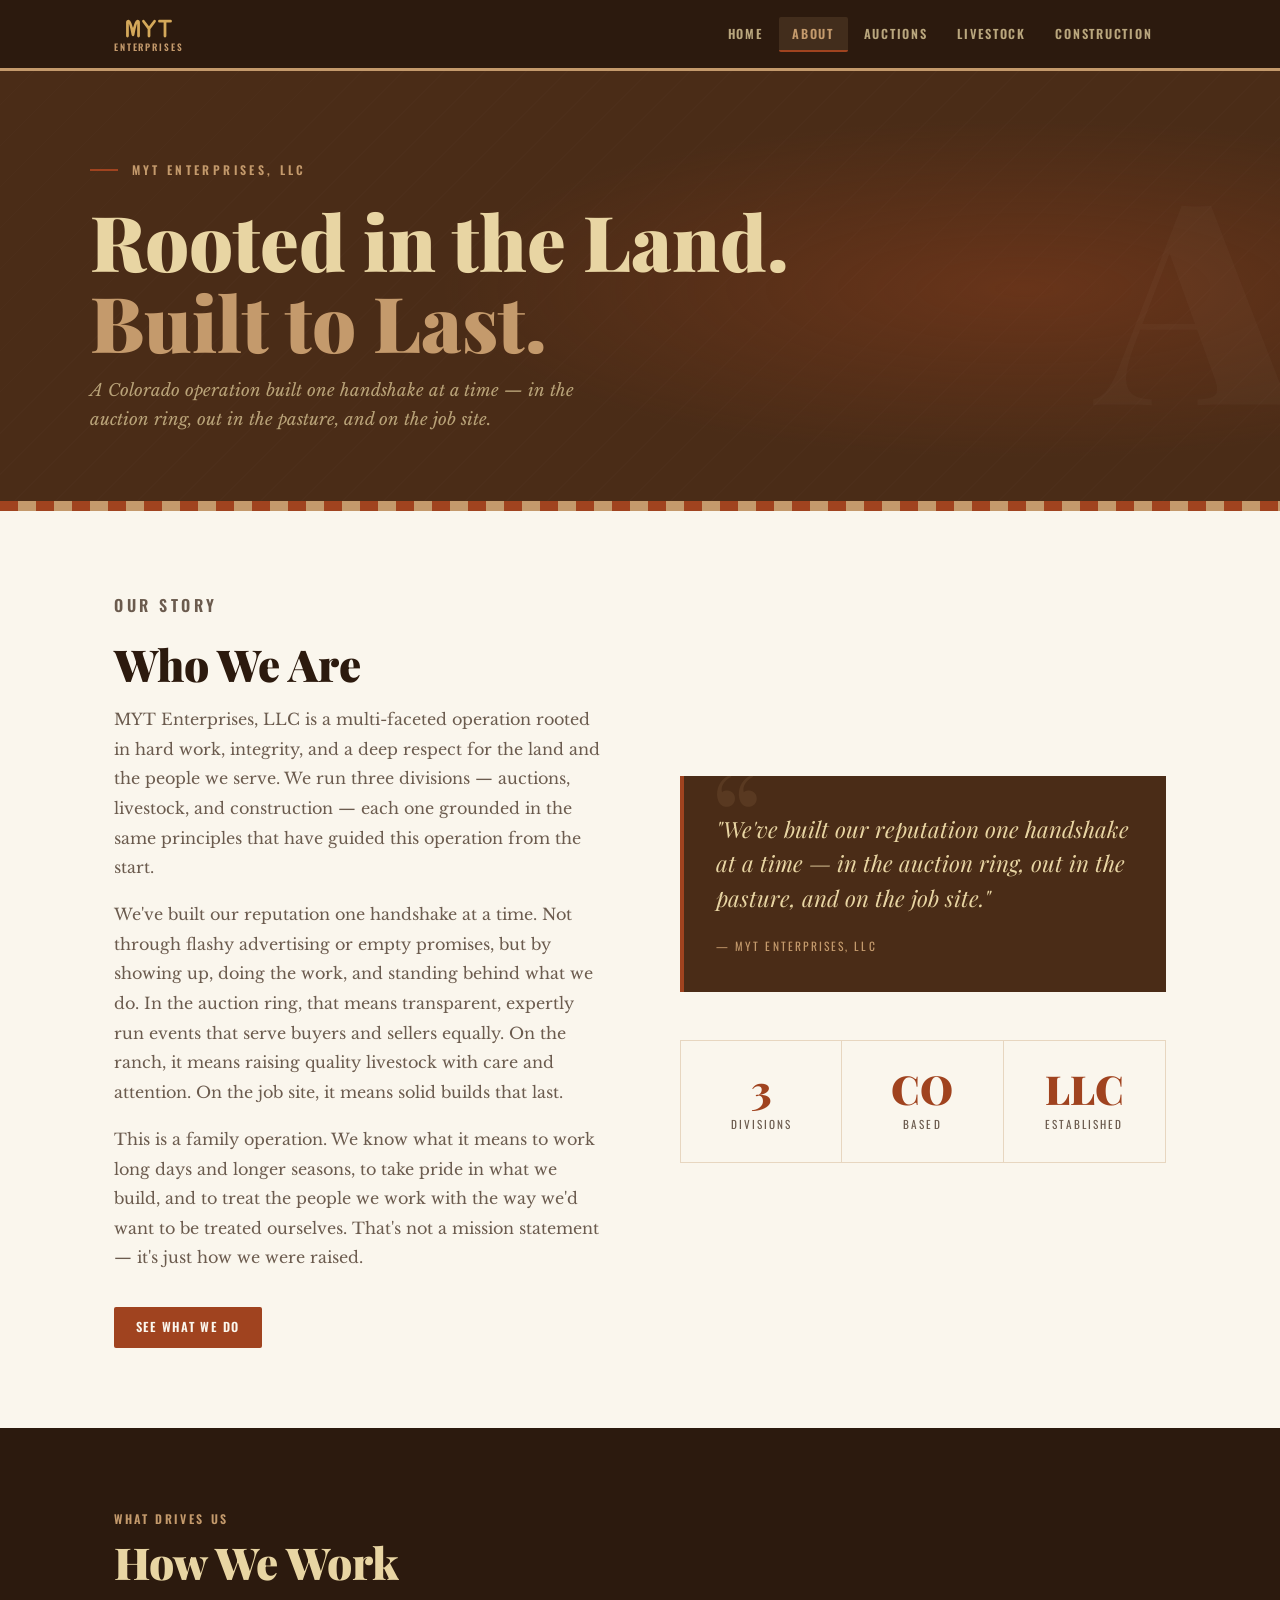
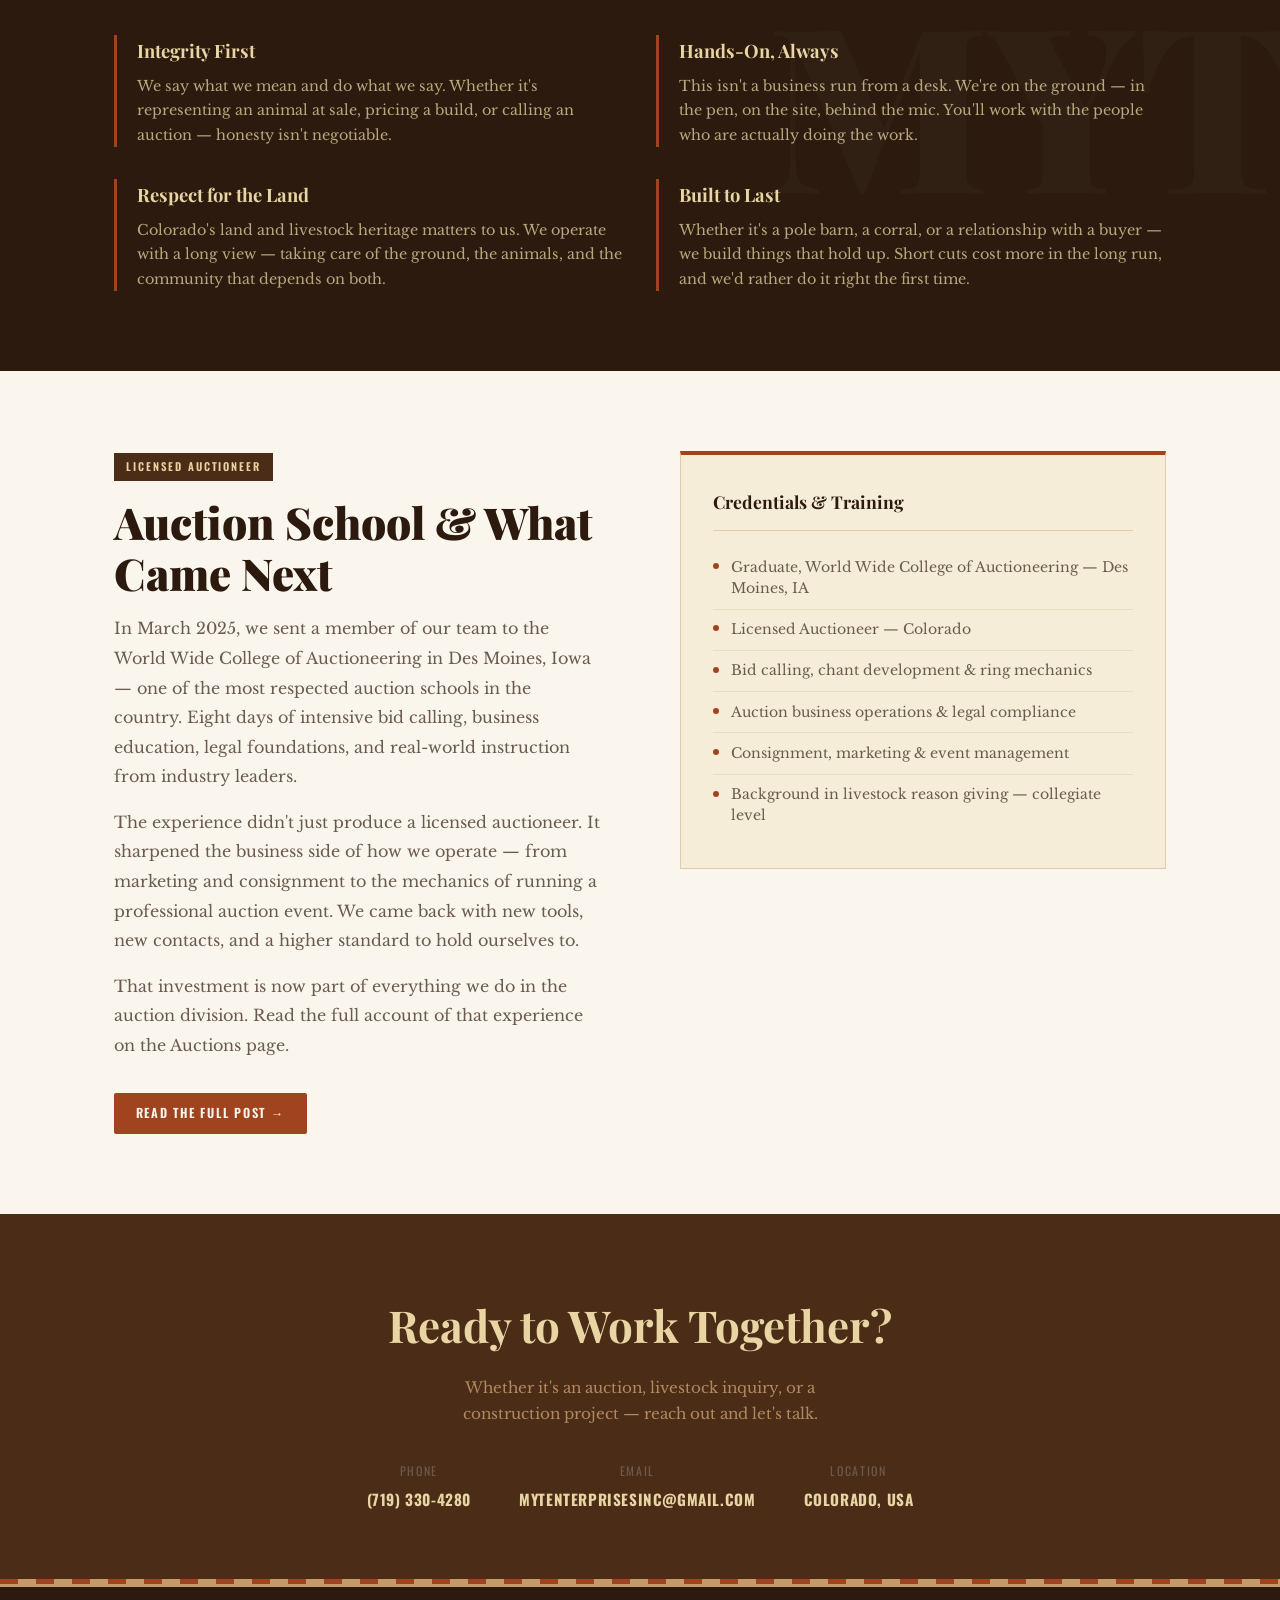
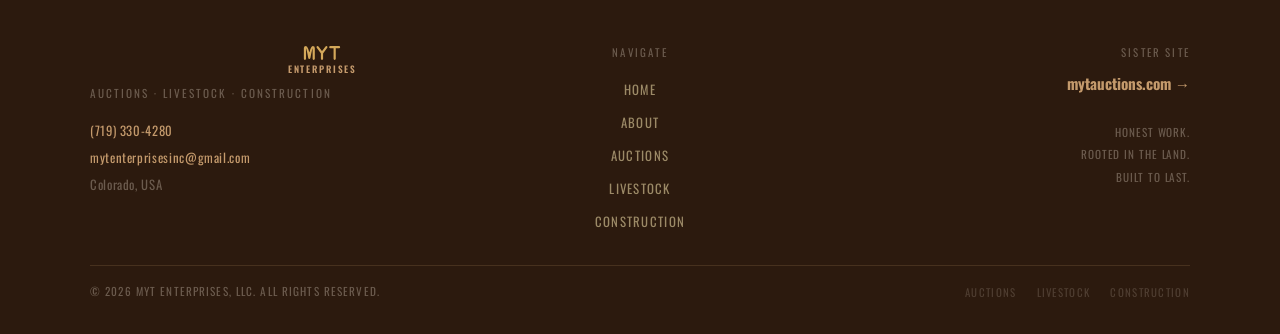
==== about.html @ 1764c585 "Add files via upload" ====
<!DOCTYPE html>
<html lang="en">
<head>
  <meta charset="UTF-8" />
  <meta name="viewport" content="width=device-width, initial-scale=1.0" />
  <title>About — MYT Enterprises, LLC</title>

  <meta name="description" content="Learn about MYT Enterprises, LLC — a Colorado-based operation built on hard work, integrity, and a deep respect for the land. Auctions, livestock, and construction." />
  <meta name="robots" content="index, follow" />
  <link rel="canonical" href="https://www.mytauctions.com/about.html" />
  <meta property="og:type"        content="website" />
  <meta property="og:url"         content="https://www.mytauctions.com/about.html" />
  <meta property="og:title"       content="About — MYT Enterprises, LLC" />
  <meta property="og:description" content="Learn about MYT Enterprises, LLC — a Colorado-based operation built on hard work, integrity, and a deep respect for the land." />
  <meta property="og:site_name"   content="MYT Enterprises, LLC" />
  <meta property="og:locale"      content="en_US" />

  <script type="application/ld+json">
  {
    "@context": "https://schema.org",
    "@graph": [
      {
        "@type": ["LocalBusiness", "GeneralContractor"],
        "@id": "https://www.mytauctions.com/#business",
        "name": "MYT Enterprises, LLC",
        "url": "https://www.mytauctions.com/",
        "telephone": "+17193304280",
        "email": "mytenterprisesinc@gmail.com",
        "address": { "@type": "PostalAddress", "addressRegion": "CO", "addressCountry": "US" },
        "areaServed": { "@type": "State", "name": "Colorado" }
      },
      {
        "@type": "BreadcrumbList",
        "itemListElement": [
          { "@type": "ListItem", "position": 1, "name": "Home", "item": "https://www.mytauctions.com/" },
          { "@type": "ListItem", "position": 2, "name": "About", "item": "https://www.mytauctions.com/about.html" }
        ]
      }
    ]
  }
  </script>

  <link rel="preconnect" href="https://fonts.googleapis.com">
  <link rel="preconnect" href="https://fonts.gstatic.com" crossorigin>
  <link href="https://fonts.googleapis.com/css2?family=Playfair+Display:wght@400;700;900&family=Libre+Baskerville:ital,wght@0,400;0,700;1,400&family=Oswald:wght@300;400;600&display=swap" rel="stylesheet">

  <style>
    :root {
      --soil:      #2C1A0E;
      --bark:      #4A2C17;
      --saddle:    #7B4A2D;
      --tan:       #C49A6C;
      --straw:     #E8D5A3;
      --parchment: #F5EDD8;
      --cream:     #FAF6ED;
      --rust:      #A0431F;
      --iron:      #6B5B4E;
      --font-display: 'Playfair Display', Georgia, serif;
      --font-body:    'Libre Baskerville', Georgia, serif;
      --font-label:   'Oswald', sans-serif;
    }
    *, *::before, *::after { box-sizing: border-box; margin: 0; padding: 0; }
    html { scroll-behavior: smooth; }
    body { background: var(--cream); color: var(--soil); font-family: var(--font-body); font-size: 17px; line-height: 1.75; }
    img  { max-width: 100%; display: block; }
    a    { color: var(--rust); text-decoration: none; }
    a:hover { text-decoration: underline; }

    /* ── NAV ── */
    .site-nav { background-color: var(--soil); border-bottom: 3px solid var(--tan); position: sticky; top: 0; z-index: 200; }
    .nav-inner { max-width: 1100px; margin: 0 auto; padding: 0 1.5rem; display: flex; align-items: center; justify-content: space-between; height: 68px; }
    .nav-logo { display: flex; flex-direction: column; align-items: center; gap: 3px; text-decoration: none; flex-shrink: 0; }
    .nav-links { list-style: none; display: flex; gap: 0.15rem; align-items: center; }
    .nav-links a { font-family: var(--font-label); font-size: 0.78rem; font-weight: 600; letter-spacing: 0.14em; text-transform: uppercase; color: rgba(232,213,163,0.75); padding: 0.45rem 0.85rem; border-radius: 2px; transition: background 0.18s, color 0.18s; text-decoration: none; white-space: nowrap; }
    .nav-links a:hover, .nav-links a.active { background: rgba(196,154,108,0.15); color: var(--tan); }
    .nav-links a.active { border-bottom: 2px solid var(--rust); }
    .nav-toggle { display: none; flex-direction: column; justify-content: center; gap: 5px; cursor: pointer; background: none; border: 1px solid rgba(196,154,108,0.3); border-radius: 3px; padding: 7px 9px; transition: border-color 0.2s; }
    .nav-toggle:hover { border-color: var(--tan); }
    .nav-toggle span { display: block; width: 22px; height: 2px; background: var(--straw); border-radius: 2px; transition: transform 0.25s, opacity 0.25s; }
    .nav-toggle.open span:nth-child(1) { transform: translateY(7px) rotate(45deg); }
    .nav-toggle.open span:nth-child(2) { opacity: 0; }
    .nav-toggle.open span:nth-child(3) { transform: translateY(-7px) rotate(-45deg); }
    @media (max-width: 720px) {
      .nav-toggle { display: flex; }
      .nav-links { display: none; flex-direction: column; align-items: flex-start; gap: 0; position: absolute; top: 68px; left: 0; right: 0; background: var(--soil); border-bottom: 3px solid var(--tan); padding: 0.75rem 0 1rem; }
      .nav-links.open { display: flex; }
      .nav-links li { width: 100%; }
      .nav-links a { display: block; width: 100%; padding: 0.7rem 1.5rem; border-radius: 0; font-size: 0.85rem; color: var(--straw); }
      .nav-links a.active { border-bottom: none; border-left: 3px solid var(--rust); padding-left: calc(1.5rem - 3px); color: var(--tan); background: rgba(196,154,108,0.08); }
    }

    /* ── PAGE HERO ── */
    .page-hero {
      background-color: var(--bark);
      background-image:
        radial-gradient(ellipse 70% 60% at 80% 50%, rgba(160,67,31,0.35) 0%, transparent 65%),
        repeating-linear-gradient(-45deg, transparent, transparent 28px, rgba(255,255,255,0.012) 28px, rgba(255,255,255,0.012) 29px);
      padding: 5.5rem 1.5rem 4.5rem;
      position: relative;
      overflow: hidden;
    }
    .page-hero::after { content: ''; position: absolute; bottom: 0; left: 0; right: 0; height: 5px; background: repeating-linear-gradient(90deg, var(--rust) 0, var(--rust) 18px, var(--tan) 18px, var(--tan) 36px); }
    .page-hero-bg { position: absolute; right: -0.05em; top: 50%; transform: translateY(-50%); font-family: var(--font-display); font-size: clamp(10rem, 22vw, 22rem); font-weight: 900; color: rgba(255,255,255,0.025); line-height: 1; pointer-events: none; user-select: none; }
    .page-hero-inner { max-width: 1100px; margin: 0 auto; position: relative; z-index: 1; }
    .page-hero-eyebrow { font-family: var(--font-label); font-size: 0.75rem; font-weight: 600; letter-spacing: 0.28em; text-transform: uppercase; color: var(--tan); margin-bottom: 1.25rem; display: flex; align-items: center; gap: 0.85rem; }
    .page-hero-eyebrow::before { content: ''; display: inline-block; width: 28px; height: 2px; background: var(--rust); flex-shrink: 0; }
    .page-hero h1 { font-family: var(--font-display); font-size: clamp(2.8rem, 6vw, 5rem); font-weight: 900; color: var(--straw); line-height: 1.05; margin-bottom: 1rem; }
    .page-hero h1 em { font-style: normal; color: var(--tan); }
    .page-hero-sub { font-family: var(--font-body); font-style: italic; font-size: 1.05rem; color: rgba(232,213,163,0.7); max-width: 500px; line-height: 1.7; }

    /* ── STRIPE ── */
    .brand-stripe { height: 5px; background: repeating-linear-gradient(90deg, var(--rust) 0, var(--rust) 18px, var(--tan) 18px, var(--tan) 36px); }

    /* ── LAYOUT ── */
    .container { max-width: 1100px; margin: 0 auto; padding: 0 1.5rem; }
    section { padding: 5rem 0; }
    .section-label { font-family: var(--font-label); font-size: 0.75rem; font-weight: 600; letter-spacing: 0.22em; text-transform: uppercase; color: var(--rust); margin-bottom: 0.5rem; }
    .section-title { font-family: var(--font-display); font-size: clamp(1.8rem, 3.5vw, 2.75rem); font-weight: 900; color: var(--soil); line-height: 1.15; margin-bottom: 1rem; }

    /* ── STORY SECTION ── */
    .story-grid { display: grid; grid-template-columns: 1fr 1fr; gap: 5rem; align-items: center; }
    .story-text p { color: var(--iron); line-height: 1.85; margin-bottom: 1.1rem; font-size: 1rem; }
    .story-text p:last-child { margin-bottom: 0; }
    .story-aside { position: relative; }
    .story-pull {
      background: var(--bark);
      border-left: 4px solid var(--rust);
      padding: 2.25rem 2rem;
      position: relative;
      overflow: hidden;
    }
    .story-pull::before { content: '\201C'; position: absolute; top: -0.2em; left: 0.2em; font-family: var(--font-display); font-size: 8rem; color: rgba(196,154,108,0.12); line-height: 1; pointer-events: none; }
    .story-pull blockquote { font-family: var(--font-display); font-size: clamp(1.1rem, 2vw, 1.4rem); font-style: italic; color: var(--straw); line-height: 1.55; position: relative; z-index: 1; }
    .story-pull cite { display: block; font-family: var(--font-label); font-size: 0.72rem; letter-spacing: 0.18em; text-transform: uppercase; color: var(--tan); margin-top: 1.25rem; font-style: normal; }
    .stats-band { display: grid; grid-template-columns: repeat(3, 1fr); gap: 0; margin-top: 3rem; border: 1px solid rgba(196,154,108,0.35); }
    .stat-block { padding: 1.75rem 1.5rem; text-align: center; border-right: 1px solid rgba(196,154,108,0.35); }
    .stat-block:last-child { border-right: none; }
    .stat-block-num { font-family: var(--font-display); font-size: 2.5rem; font-weight: 900; color: var(--rust); line-height: 1; }
    .stat-block-label { font-family: var(--font-label); font-size: 0.7rem; letter-spacing: 0.18em; text-transform: uppercase; color: var(--iron); margin-top: 0.35rem; }
    @media (max-width: 820px) {
      .story-grid { grid-template-columns: 1fr; gap: 3rem; }
      .stats-band { grid-template-columns: repeat(3, 1fr); }
    }
    @media (max-width: 500px) {
      .stats-band { grid-template-columns: 1fr; }
      .stat-block { border-right: none; border-bottom: 1px solid rgba(196,154,108,0.35); }
      .stat-block:last-child { border-bottom: none; }
    }

    /* ── DIVISIONS ── */
    .divisions { background: var(--parchment); padding: 5rem 0; }
    .divisions-grid { display: grid; grid-template-columns: repeat(3, 1fr); gap: 1.5rem; margin-top: 3rem; }
    .division-card { background: var(--cream); border: 1px solid rgba(196,154,108,0.35); border-top: 4px solid var(--rust); padding: 2rem 1.75rem; transition: transform 0.22s, box-shadow 0.22s; }
    .division-card:hover { transform: translateY(-4px); box-shadow: 0 12px 32px rgba(44,26,14,0.12); }
    .division-icon { font-size: 2rem; margin-bottom: 1rem; min-height: 48px; display: flex; align-items: center; }
    .division-card h3 { font-family: var(--font-display); font-size: 1.35rem; font-weight: 700; color: var(--soil); margin-bottom: 0.6rem; }
    .division-card p { font-size: 0.9rem; color: var(--iron); line-height: 1.7; margin-bottom: 1.1rem; }
    .division-card p:last-of-type { margin-bottom: 0; }
    @media (max-width: 720px) { .divisions-grid { grid-template-columns: 1fr; } }

    /* ── VALUES BAND ── */
    .values-band { background: var(--soil); padding: 5rem 0; position: relative; overflow: hidden; }
    .values-band::before { content: 'MYT'; position: absolute; right: -0.08em; top: 50%; transform: translateY(-50%); font-family: var(--font-display); font-size: clamp(8rem, 18vw, 20rem); font-weight: 900; color: rgba(255,255,255,0.025); pointer-events: none; line-height: 1; }
    .values-band .section-label { color: var(--tan); }
    .values-band .section-title { color: var(--straw); }
    .values-grid { display: grid; grid-template-columns: repeat(2, 1fr); gap: 2rem; margin-top: 3rem; }
    .value-item { border-left: 3px solid var(--rust); padding-left: 1.25rem; }
    .value-item h4 { font-family: var(--font-display); font-size: 1.15rem; font-weight: 700; color: var(--straw); margin-bottom: 0.4rem; }
    .value-item p { font-size: 0.9rem; color: rgba(232,213,163,0.75); line-height: 1.7; }
    @media (max-width: 600px) { .values-grid { grid-template-columns: 1fr; } }

    /* ── AUCTIONEER SECTION ── */
    .auctioneer { padding: 5rem 0; }
    .auctioneer-grid { display: grid; grid-template-columns: 1fr 1fr; gap: 5rem; align-items: start; }
    .auctioneer-badge { display: inline-block; font-family: var(--font-label); font-size: 0.68rem; font-weight: 600; letter-spacing: 0.18em; text-transform: uppercase; background: var(--bark); color: var(--straw); padding: 0.3rem 0.75rem; margin-bottom: 1rem; }
    .auctioneer-text p { color: var(--iron); line-height: 1.85; margin-bottom: 1rem; font-size: 1rem; }
    .auctioneer-text p:last-child { margin-bottom: 0; }
    .auctioneer-card { background: var(--parchment); border: 1px solid rgba(196,154,108,0.4); border-top: 4px solid var(--rust); padding: 2rem; }
    .auctioneer-card h4 { font-family: var(--font-display); font-size: 1.1rem; font-weight: 700; color: var(--soil); margin-bottom: 1rem; padding-bottom: 0.75rem; border-bottom: 1px solid rgba(196,154,108,0.4); }
    .credential-list { list-style: none; }
    .credential-list li { display: flex; align-items: flex-start; gap: 0.75rem; padding: 0.6rem 0; border-bottom: 1px solid rgba(196,154,108,0.2); font-size: 0.88rem; color: var(--iron); line-height: 1.5; }
    .credential-list li:last-child { border-bottom: none; }
    .credential-dot { width: 6px; height: 6px; background: var(--rust); border-radius: 50%; flex-shrink: 0; margin-top: 0.45em; }
    @media (max-width: 820px) { .auctioneer-grid { grid-template-columns: 1fr; gap: 3rem; } }

    /* ── CONTACT BAND ── */
    .contact-band { background: var(--bark); padding: 4.5rem 1.5rem; text-align: center; position: relative; overflow: hidden; }
    .contact-band::before { content: ''; position: absolute; bottom: 0; left: 0; right: 0; height: 5px; background: repeating-linear-gradient(90deg, var(--rust) 0, var(--rust) 18px, var(--tan) 18px, var(--tan) 36px); }
    .contact-band h2 { font-family: var(--font-display); font-size: clamp(1.8rem, 3.5vw, 2.75rem); color: var(--straw); margin-bottom: 0.75rem; }
    .contact-band > p { color: rgba(196,154,108,0.85); font-size: 0.95rem; margin-bottom: 2rem; max-width: 440px; margin-left: auto; margin-right: auto; }
    .contact-details { display: flex; justify-content: center; gap: 3rem; flex-wrap: wrap; }
    .contact-item { font-family: var(--font-label); font-size: 0.75rem; letter-spacing: 0.14em; text-transform: uppercase; color: var(--iron); }
    .contact-item strong { display: block; margin-top: 0.3rem; font-size: 0.95rem; letter-spacing: 0.04em; }
    .contact-item a { color: var(--straw); text-decoration: none; transition: color 0.18s; }
    .contact-item a:hover { color: var(--tan); }

    /* ── BUTTONS ── */
    .btn { display: inline-block; font-family: var(--font-label); font-size: 0.78rem; font-weight: 600; letter-spacing: 0.14em; text-transform: uppercase; color: var(--cream); background: var(--rust); padding: 0.6rem 1.35rem; border-radius: 2px; margin-top: 1rem; transition: background 0.2s, transform 0.15s; text-decoration: none; }
    .btn:hover { background: var(--soil); transform: translateY(-1px); text-decoration: none; }
    .btn-outline { background: transparent; color: var(--rust); border: 1.5px solid var(--rust); }
    .btn-outline:hover { background: var(--rust); color: var(--cream); }

    /* ── FOOTER ── */
    .site-footer { background: var(--soil); border-top: 3px solid var(--tan); padding: 3.5rem 1.5rem 2rem; }
    .footer-inner { max-width: 1100px; margin: 0 auto; display: grid; grid-template-columns: 1fr auto 1fr; gap: 2.5rem; align-items: start; }
    .footer-brand-logo { display: flex; flex-direction: column; align-items: center; gap: 3px; margin-bottom: 0.6rem; text-decoration: none; }
    .footer-brand-name { font-family: var(--font-display); font-size: 1.2rem; font-weight: 900; color: var(--straw); }
    .footer-tagline { font-family: var(--font-label); font-size: 0.7rem; letter-spacing: 0.18em; text-transform: uppercase; color: var(--iron); margin-bottom: 1rem; }
    .footer-contact-item { display: block; font-family: var(--font-label); font-size: 0.8rem; letter-spacing: 0.05em; color: var(--tan); text-decoration: none; margin-bottom: 0.3rem; transition: color 0.18s; }
    .footer-contact-item:hover { color: var(--straw); }
    .footer-contact-static { color: var(--iron); cursor: default; }
    .footer-nav { text-align: center; }
    .footer-nav-label { font-family: var(--font-label); font-size: 0.68rem; letter-spacing: 0.2em; text-transform: uppercase; color: var(--iron); margin-bottom: 0.85rem; }
    .footer-nav ul { list-style: none; display: flex; flex-direction: column; gap: 0.2rem; align-items: center; }
    .footer-nav a { font-family: var(--font-label); font-size: 0.8rem; letter-spacing: 0.1em; text-transform: uppercase; color: rgba(232,213,163,0.6); text-decoration: none; transition: color 0.18s; padding: 0.15rem 0; }
    .footer-nav a:hover { color: var(--tan); }
    .footer-right { text-align: right; }
    .footer-sister-label { font-family: var(--font-label); font-size: 0.68rem; letter-spacing: 0.2em; text-transform: uppercase; color: var(--iron); margin-bottom: 0.5rem; }
    .footer-sister-link { display: inline-block; font-family: var(--font-label); font-size: 0.95rem; font-weight: 700; color: var(--tan); text-decoration: none; transition: color 0.18s; margin-bottom: 1.5rem; }
    .footer-sister-link:hover { color: var(--straw); }
    .footer-legal { font-family: var(--font-label); font-size: 0.7rem; letter-spacing: 0.08em; text-transform: uppercase; color: var(--iron); line-height: 2; }
    .footer-divider { max-width: 1100px; margin: 1.75rem auto 0; border: none; border-top: 1px solid rgba(196,154,108,0.18); }
    .footer-bottom { max-width: 1100px; margin: 1rem auto 0; display: flex; align-items: center; justify-content: space-between; flex-wrap: wrap; gap: 0.5rem; }
    .footer-bottom p { font-family: var(--font-label); font-size: 0.7rem; letter-spacing: 0.1em; text-transform: uppercase; color: var(--iron); }
    .footer-bottom-divs { display: flex; gap: 1.25rem; }
    .footer-bottom-divs span { font-family: var(--font-label); font-size: 0.68rem; letter-spacing: 0.12em; text-transform: uppercase; color: rgba(107,91,78,0.55); }
    @media (max-width: 720px) {
      .footer-inner { grid-template-columns: 1fr; text-align: center; }
      .footer-brand-logo { align-items: center; }
      .footer-right { text-align: center; }
      .footer-bottom { justify-content: center; text-align: center; }
      .footer-bottom-divs { justify-content: center; }
      .footer-contact-item { text-align: center; }
    }
  </style>
</head>
<body>

  <!-- ── NAV ── -->
  <nav class="site-nav" aria-label="Main navigation">
    <div class="nav-inner">
      <a class="nav-logo" href="index.html" aria-label="MYT Enterprises home">
        <svg width="48" height="24" viewBox="0 0 78 38" fill="none" xmlns="http://www.w3.org/2000/svg" aria-hidden="true">
          <path d="M4 32 L4 10 Q4 8 6 8 Q9 8 13 30 Q17 8 20 8 Q22 8 22 10 L22 32" stroke="#d4a85a" stroke-width="4.5" stroke-linecap="round" stroke-linejoin="round" fill="none"/>
          <path d="M30 8 L39 20 L48 8 M39 20 L39 32" stroke="#d4a85a" stroke-width="4.5" stroke-linecap="round" stroke-linejoin="round" fill="none"/>
          <path d="M56 8 L74 8 M65 8 L65 32" stroke="#d4a85a" stroke-width="4.5" stroke-linecap="round" stroke-linejoin="round" fill="none"/>
        </svg>
        <span style="font-family:var(--font-label);font-size:0.58rem;font-weight:600;letter-spacing:0.2em;text-transform:uppercase;color:var(--tan);line-height:1;">Enterprises</span>
      </a>
      <button class="nav-toggle" id="navToggle" aria-label="Toggle menu" aria-expanded="false" aria-controls="navLinks">
        <span></span><span></span><span></span>
      </button>
      <ul class="nav-links" id="navLinks" role="list">
        <li><a href="index.html">Home</a></li>
        <li><a href="about.html" class="active" aria-current="page">About</a></li>
        <li><a href="auctions.html">Auctions</a></li>
        <li><a href="livestock.html">Livestock</a></li>
        <li><a href="construction.html">Construction</a></li>
      </ul>
    </div>
  </nav>

  <main>

    <!-- ── PAGE HERO ── -->
    <div class="page-hero">
      <div class="page-hero-bg" aria-hidden="true">A</div>
      <div class="page-hero-inner">
        <div class="page-hero-eyebrow">MYT Enterprises, LLC</div>
        <h1>Rooted in the Land.<br><em>Built to Last.</em></h1>
        <p class="page-hero-sub">A Colorado operation built one handshake at a time — in the auction ring, out in the pasture, and on the job site.</p>
      </div>
    </div>

    <div class="brand-stripe" aria-hidden="true"></div>

    <!-- ── STORY ── -->
    <section aria-labelledby="story-heading">
      <div class="container">
        <div class="story-grid">
          <div class="story-text">
            <p class="section-label">Our Story</p>
            <h2 class="section-title" id="story-heading">Who We Are</h2>
            <p>MYT Enterprises, LLC is a multi-faceted operation rooted in hard work, integrity, and a deep respect for the land and the people we serve. We run three divisions — auctions, livestock, and construction — each one grounded in the same principles that have guided this operation from the start.</p>
            <p>We've built our reputation one handshake at a time. Not through flashy advertising or empty promises, but by showing up, doing the work, and standing behind what we do. In the auction ring, that means transparent, expertly run events that serve buyers and sellers equally. On the ranch, it means raising quality livestock with care and attention. On the job site, it means solid builds that last.</p>
            <p>This is a family operation. We know what it means to work long days and longer seasons, to take pride in what we build, and to treat the people we work with the way we'd want to be treated ourselves. That's not a mission statement — it's just how we were raised.</p>
            <a href="index.html#services" class="btn">See What We Do</a>
          </div>
          <div class="story-aside">
            <div class="story-pull">
              <blockquote>"We've built our reputation one handshake at a time — in the auction ring, out in the pasture, and on the job site."</blockquote>
              <cite>— MYT Enterprises, LLC</cite>
            </div>
            <div class="stats-band">
              <div class="stat-block">
                <div class="stat-block-num">3</div>
                <div class="stat-block-label">Divisions</div>
              </div>
              <div class="stat-block">
                <div class="stat-block-num">CO</div>
                <div class="stat-block-label">Based</div>
              </div>
              <div class="stat-block">
                <div class="stat-block-num">LLC</div>
                <div class="stat-block-label">Established</div>
              </div>
            </div>
          </div>
        </div>
      </div>
    </section>

    <!-- ── VALUES ── -->
    <section class="values-band" aria-labelledby="values-heading">
      <div class="container">
        <p class="section-label">What Drives Us</p>
        <h2 class="section-title" id="values-heading">How We Work</h2>
        <div class="values-grid">
          <div class="value-item">
            <h4>Integrity First</h4>
            <p>We say what we mean and do what we say. Whether it's representing an animal at sale, pricing a build, or calling an auction — honesty isn't negotiable.</p>
          </div>
          <div class="value-item">
            <h4>Hands-On, Always</h4>
            <p>This isn't a business run from a desk. We're on the ground — in the pen, on the site, behind the mic. You'll work with the people who are actually doing the work.</p>
          </div>
          <div class="value-item">
            <h4>Respect for the Land</h4>
            <p>Colorado's land and livestock heritage matters to us. We operate with a long view — taking care of the ground, the animals, and the community that depends on both.</p>
          </div>
          <div class="value-item">
            <h4>Built to Last</h4>
            <p>Whether it's a pole barn, a corral, or a relationship with a buyer — we build things that hold up. Short cuts cost more in the long run, and we'd rather do it right the first time.</p>
          </div>
        </div>
      </div>
    </section>

    <!-- ── LICENSED AUCTIONEER ── -->
    <section class="auctioneer" aria-labelledby="auctioneer-heading">
      <div class="container">
        <div class="auctioneer-grid">
          <div class="auctioneer-text">
            <span class="auctioneer-badge">Licensed Auctioneer</span>
            <h2 class="section-title" id="auctioneer-heading">Auction School &amp; What Came Next</h2>
            <p>In March 2025, we sent a member of our team to the World Wide College of Auctioneering in Des Moines, Iowa — one of the most respected auction schools in the country. Eight days of intensive bid calling, business education, legal foundations, and real-world instruction from industry leaders.</p>
            <p>The experience didn't just produce a licensed auctioneer. It sharpened the business side of how we operate — from marketing and consignment to the mechanics of running a professional auction event. We came back with new tools, new contacts, and a higher standard to hold ourselves to.</p>
            <p>That investment is now part of everything we do in the auction division. Read the full account of that experience on the Auctions page.</p>
            <a href="auctions.html#auction-school-2025" class="btn">Read the Full Post →</a>
          </div>
          <div>
            <div class="auctioneer-card">
              <h4>Credentials &amp; Training</h4>
              <ul class="credential-list">
                <li><span class="credential-dot"></span>Graduate, World Wide College of Auctioneering — Des Moines, IA</li>
                <li><span class="credential-dot"></span>Licensed Auctioneer — Colorado</li>
                <li><span class="credential-dot"></span>Bid calling, chant development &amp; ring mechanics</li>
                <li><span class="credential-dot"></span>Auction business operations &amp; legal compliance</li>
                <li><span class="credential-dot"></span>Consignment, marketing &amp; event management</li>
                <li><span class="credential-dot"></span>Background in livestock reason giving — collegiate level</li>
              </ul>
            </div>
          </div>
        </div>
      </div>
    </section>

    <!-- ── CONTACT ── -->
    <div class="contact-band">
      <h2>Ready to Work Together?</h2>
      <p>Whether it's an auction, livestock inquiry, or a construction project — reach out and let's talk.</p>
      <div class="contact-details">
        <div class="contact-item">
          Phone
          <strong><a href="tel:7193304280">(719) 330-4280</a></strong>
        </div>
        <div class="contact-item">
          Email
          <strong><a href="mailto:mytenterprisesinc@gmail.com">mytenterprisesinc@gmail.com</a></strong>
        </div>
        <div class="contact-item">
          Location
          <strong style="color:var(--straw);">Colorado, USA</strong>
        </div>
      </div>
    </div>

  </main>

  <!-- ── FOOTER ── -->
  <footer class="site-footer" aria-label="Site footer">
    <div class="footer-inner">
      <div class="footer-brand">
        <a class="footer-brand-logo" href="index.html" aria-label="MYT Enterprises home">
          <svg width="38" height="19" viewBox="0 0 78 38" fill="none" xmlns="http://www.w3.org/2000/svg" aria-hidden="true">
            <path d="M4 32 L4 10 Q4 8 6 8 Q9 8 13 30 Q17 8 20 8 Q22 8 22 10 L22 32" stroke="#d4a85a" stroke-width="4.5" stroke-linecap="round" stroke-linejoin="round" fill="none"/>
            <path d="M30 8 L39 20 L48 8 M39 20 L39 32" stroke="#d4a85a" stroke-width="4.5" stroke-linecap="round" stroke-linejoin="round" fill="none"/>
            <path d="M56 8 L74 8 M65 8 L65 32" stroke="#d4a85a" stroke-width="4.5" stroke-linecap="round" stroke-linejoin="round" fill="none"/>
          </svg>
          <span style="font-family:var(--font-label);font-size:0.58rem;font-weight:600;letter-spacing:0.2em;text-transform:uppercase;color:var(--tan);line-height:1;">Enterprises</span>
        </a>
        <p class="footer-tagline">Auctions · Livestock · Construction</p>
        <a class="footer-contact-item" href="tel:7193304280">(719) 330-4280</a>
        <a class="footer-contact-item" href="mailto:mytenterprisesinc@gmail.com">mytenterprisesinc@gmail.com</a>
        <span class="footer-contact-item footer-contact-static">Colorado, USA</span>
      </div>
      <nav class="footer-nav" aria-label="Footer navigation">
        <p class="footer-nav-label">Navigate</p>
        <ul>
          <li><a href="index.html">Home</a></li>
          <li><a href="about.html">About</a></li>
          <li><a href="auctions.html">Auctions</a></li>
          <li><a href="livestock.html">Livestock</a></li>
          <li><a href="construction.html">Construction</a></li>
        </ul>
      </nav>
      <div class="footer-right">
        <p class="footer-sister-label">Sister Site</p>
        <a class="footer-sister-link" href="https://www.mytauctions.com" rel="me" target="_blank">mytauctions.com →</a>
        <div class="footer-legal">
          <p>Honest work.</p>
          <p>Rooted in the land.</p>
          <p>Built to last.</p>
        </div>
      </div>
    </div>
    <hr class="footer-divider" />
    <div class="footer-bottom">
      <p>© <span class="yr"></span> MYT Enterprises, LLC. All rights reserved.</p>
      <div class="footer-bottom-divs">
        <span>Auctions</span>
        <span>Livestock</span>
        <span>Construction</span>
      </div>
    </div>
  </footer>

  <script>
    const toggle = document.getElementById('navToggle');
    const links  = document.getElementById('navLinks');
    toggle.addEventListener('click', function() {
      const open = links.classList.toggle('open');
      toggle.classList.toggle('open', open);
      toggle.setAttribute('aria-expanded', open);
    });
    links.querySelectorAll('a').forEach(a => {
      a.addEventListener('click', () => {
        links.classList.remove('open');
        toggle.classList.remove('open');
        toggle.setAttribute('aria-expanded', false);
      });
    });
    document.querySelectorAll('.yr').forEach(el => el.textContent = new Date().getFullYear());
  </script>

</body>
</html>
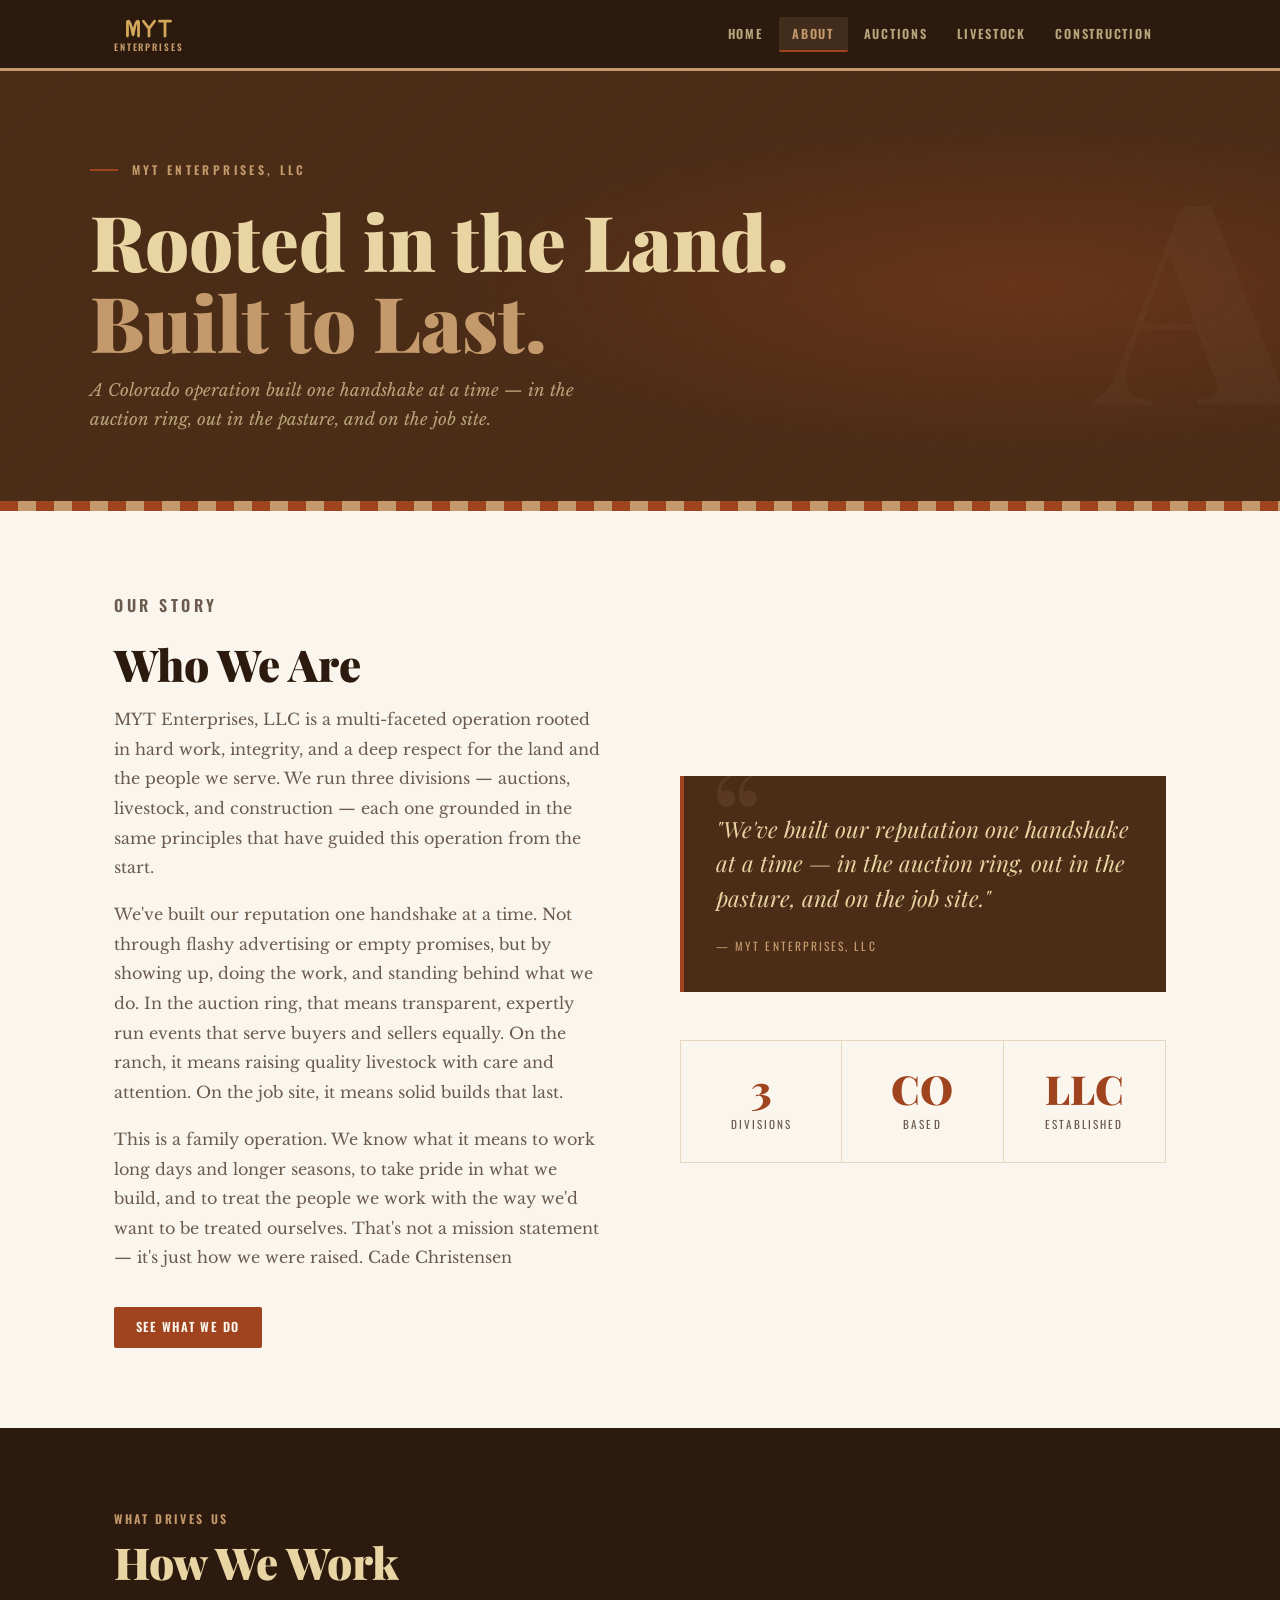
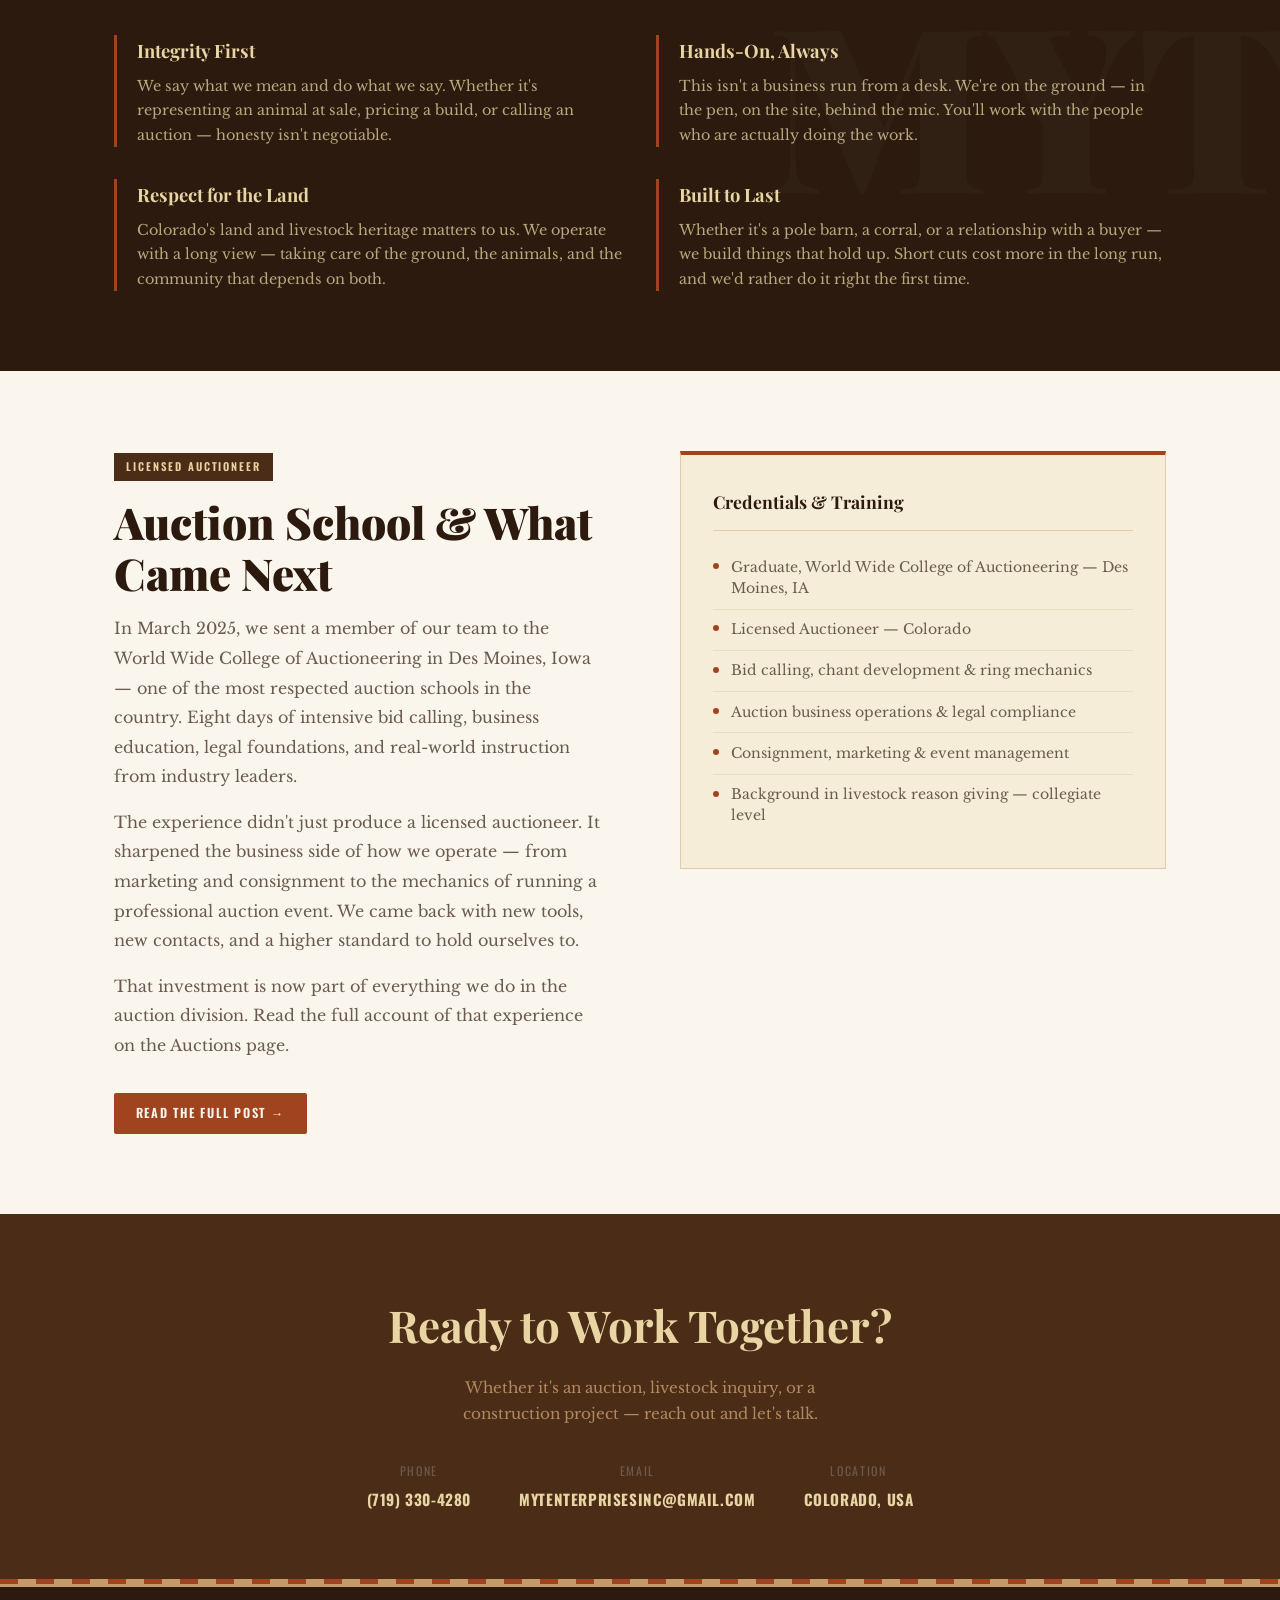
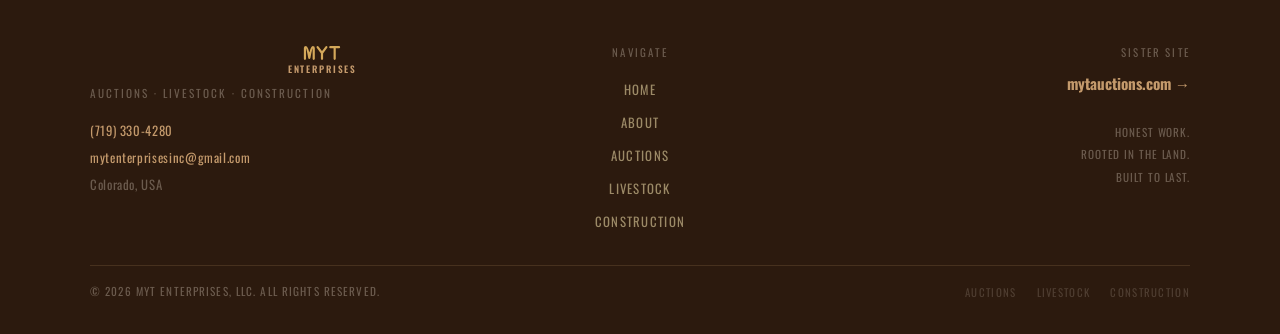
==== commit 5263f803: "Update about.html" ====
--- a/about.html
+++ b/about.html
@@ -283,7 +283,7 @@
             <h2 class="section-title" id="story-heading">Who We Are</h2>
             <p>MYT Enterprises, LLC is a multi-faceted operation rooted in hard work, integrity, and a deep respect for the land and the people we serve. We run three divisions — auctions, livestock, and construction — each one grounded in the same principles that have guided this operation from the start.</p>
             <p>We've built our reputation one handshake at a time. Not through flashy advertising or empty promises, but by showing up, doing the work, and standing behind what we do. In the auction ring, that means transparent, expertly run events that serve buyers and sellers equally. On the ranch, it means raising quality livestock with care and attention. On the job site, it means solid builds that last.</p>
-            <p>This is a family operation. We know what it means to work long days and longer seasons, to take pride in what we build, and to treat the people we work with the way we'd want to be treated ourselves. That's not a mission statement — it's just how we were raised.</p>
+            <p>This is a family operation. We know what it means to work long days and longer seasons, to take pride in what we build, and to treat the people we work with the way we'd want to be treated ourselves. That's not a mission statement — it's just how we were raised. Cade Christensen</p>
             <a href="index.html#services" class="btn">See What We Do</a>
           </div>
           <div class="story-aside">
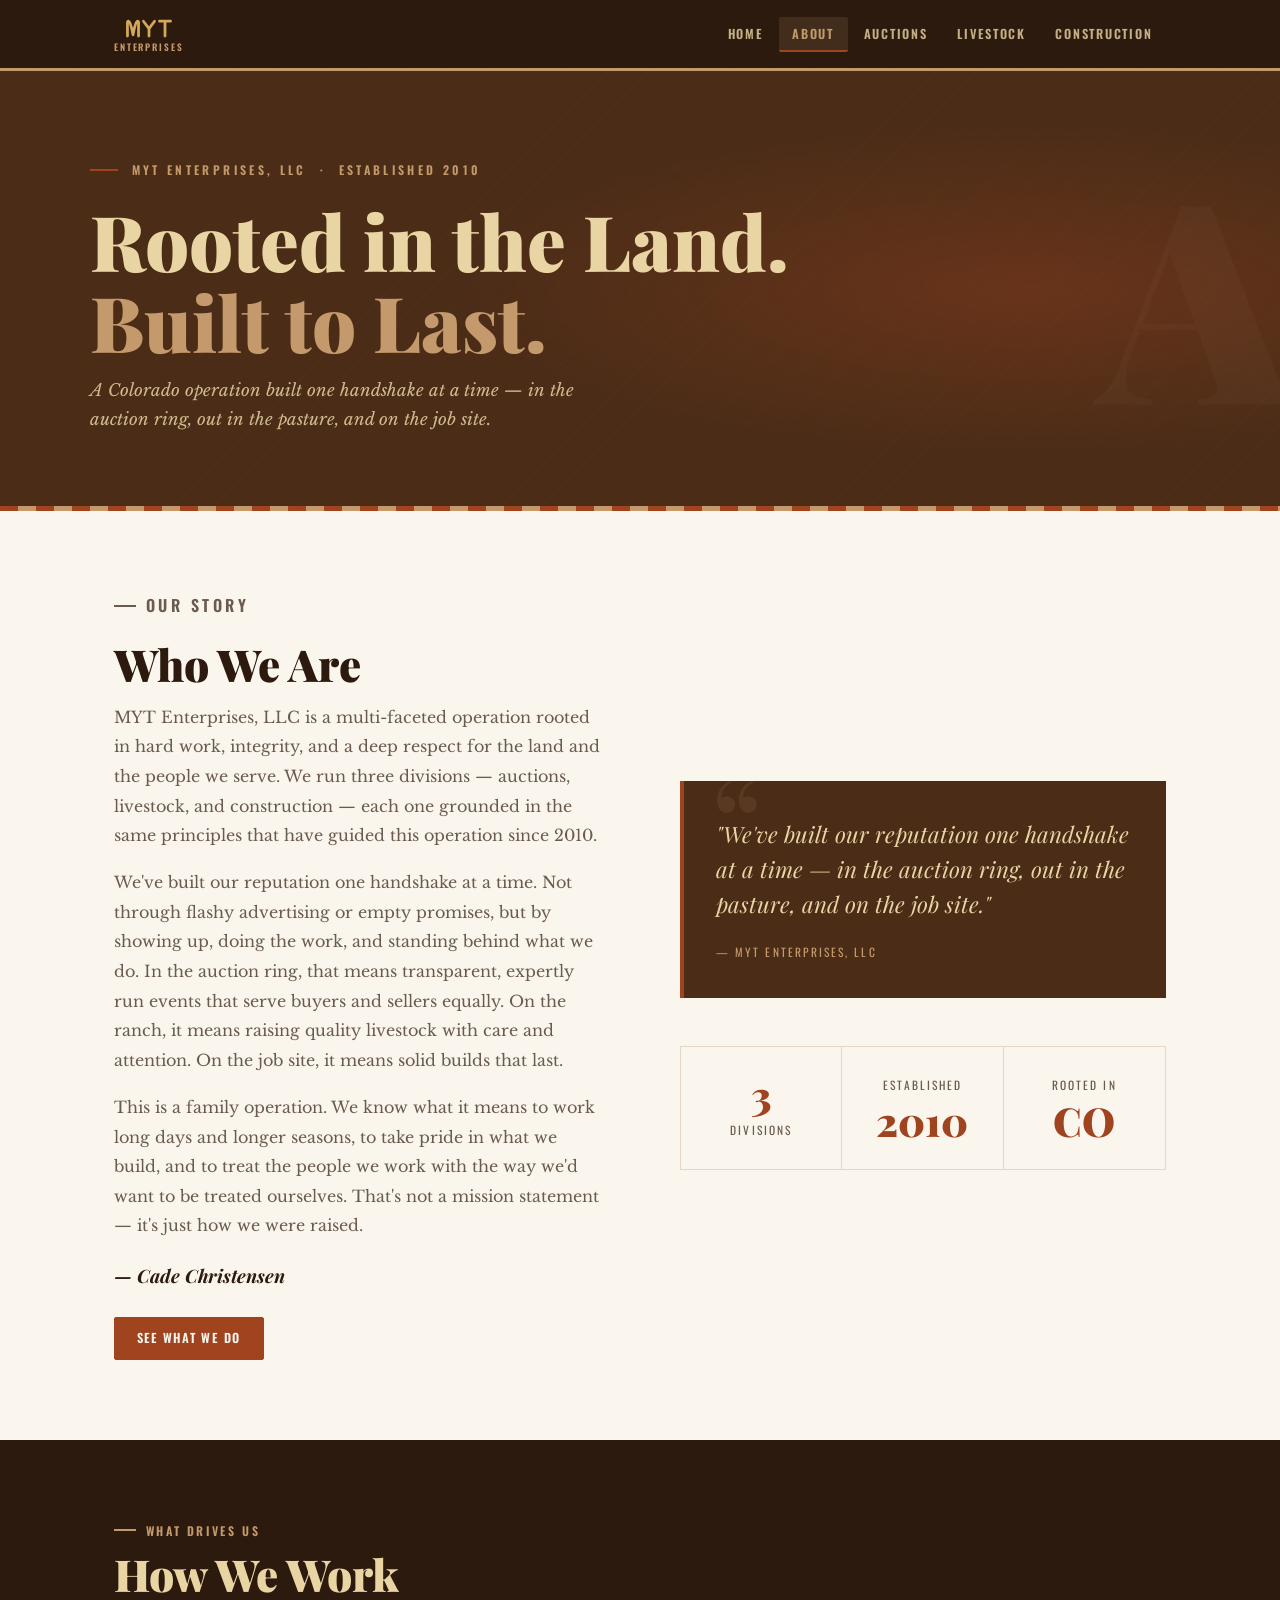
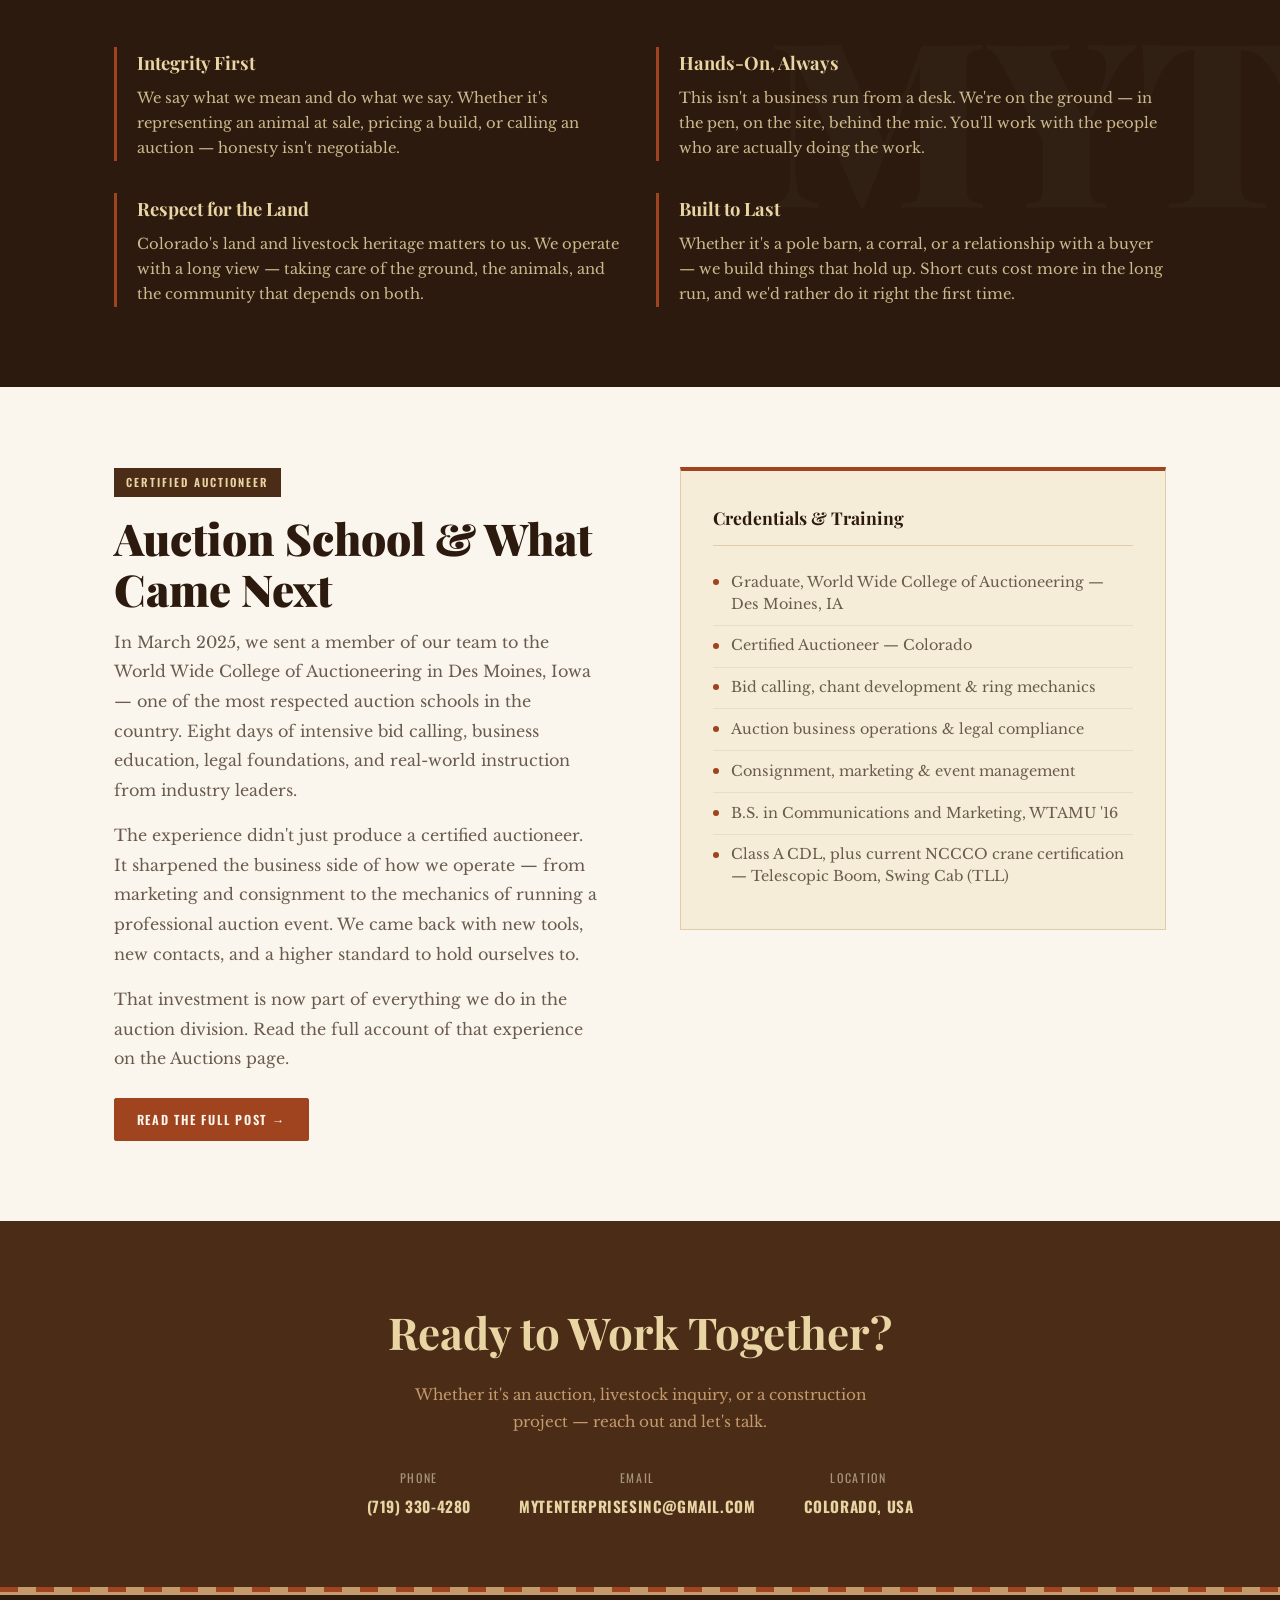
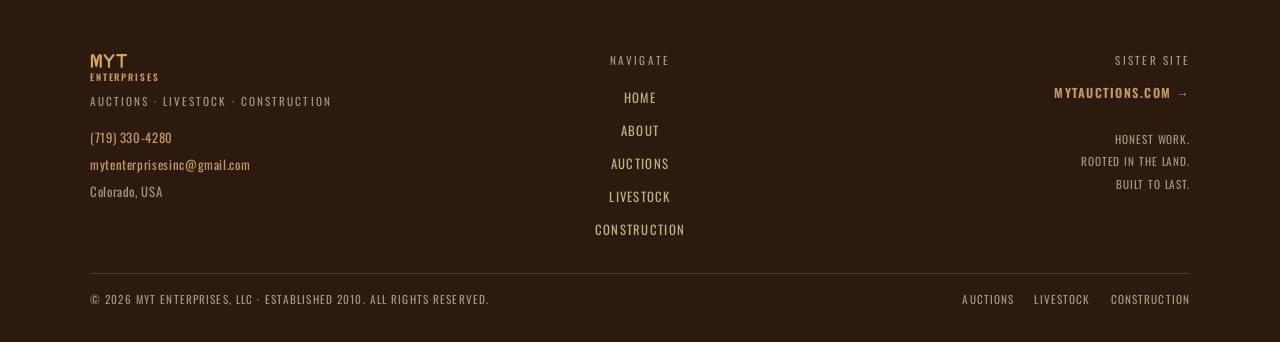
==== commit caef3578: "Bring all pages to one standard with shared site.css and site.js - Move nav, footer, buttons, colors" ====
--- a/about.html
+++ b/about.html
@@ -4,36 +4,33 @@
   <meta charset="UTF-8" />
   <meta name="viewport" content="width=device-width, initial-scale=1.0" />
   <title>About — MYT Enterprises, LLC</title>
-
-  <meta name="description" content="Learn about MYT Enterprises, LLC — a Colorado-based operation built on hard work, integrity, and a deep respect for the land. Auctions, livestock, and construction." />
+  <meta name="description" content="Learn about MYT Enterprises, LLC — a Colorado-based operation built on hard work, integrity, and a deep respect for the land since 2010. Auctions, livestock, and construction." />
   <meta name="robots" content="index, follow" />
-  <link rel="canonical" href="https://www.mytauctions.com/about.html" />
-  <meta property="og:type"        content="website" />
-  <meta property="og:url"         content="https://www.mytauctions.com/about.html" />
-  <meta property="og:title"       content="About — MYT Enterprises, LLC" />
-  <meta property="og:description" content="Learn about MYT Enterprises, LLC — a Colorado-based operation built on hard work, integrity, and a deep respect for the land." />
-  <meta property="og:site_name"   content="MYT Enterprises, LLC" />
-  <meta property="og:locale"      content="en_US" />
+  <link rel="canonical" href="https://mytenterprisesinc.com/about.html" />
+  <link rel="icon" href="favicon.svg" type="image/svg+xml" />
+  <link rel="apple-touch-icon" href="apple-touch-icon.png" />
+  <meta name="theme-color" content="#2C1A0E" />
+
+  <meta property="og:type"         content="website" />
+  <meta property="og:url"          content="https://mytenterprisesinc.com/about.html" />
+  <meta property="og:title"        content="About — MYT Enterprises, LLC" />
+  <meta property="og:description"  content="Learn about MYT Enterprises, LLC — a Colorado-based operation built on hard work, integrity, and a deep respect for the land." />
+  <meta property="og:site_name"    content="MYT Enterprises, LLC" />
+  <meta property="og:locale"       content="en_US" />
+  <meta property="og:image"        content="https://mytenterprisesinc.com/og-image.png" />
+  <meta property="og:image:width"  content="1200" />
+  <meta property="og:image:height" content="630" />
+  <meta name="twitter:card" content="summary_large_image" />
 
   <script type="application/ld+json">
   {
     "@context": "https://schema.org",
     "@graph": [
       {
-        "@type": ["LocalBusiness", "GeneralContractor"],
-        "@id": "https://www.mytauctions.com/#business",
-        "name": "MYT Enterprises, LLC",
-        "url": "https://www.mytauctions.com/",
-        "telephone": "+17193304280",
-        "email": "mytenterprisesinc@gmail.com",
-        "address": { "@type": "PostalAddress", "addressRegion": "CO", "addressCountry": "US" },
-        "areaServed": { "@type": "State", "name": "Colorado" }
-      },
-      {
         "@type": "BreadcrumbList",
         "itemListElement": [
-          { "@type": "ListItem", "position": 1, "name": "Home", "item": "https://www.mytauctions.com/" },
-          { "@type": "ListItem", "position": 2, "name": "About", "item": "https://www.mytauctions.com/about.html" }
+          { "@type": "ListItem", "position": 1, "name": "Home",  "item": "https://mytenterprisesinc.com/" },
+          { "@type": "ListItem", "position": 2, "name": "About", "item": "https://mytenterprisesinc.com/about.html" }
         ]
       }
     ]
@@ -42,55 +39,12 @@
 
   <link rel="preconnect" href="https://fonts.googleapis.com">
   <link rel="preconnect" href="https://fonts.gstatic.com" crossorigin>
-  <link href="https://fonts.googleapis.com/css2?family=Playfair+Display:wght@400;700;900&family=Libre+Baskerville:ital,wght@0,400;0,700;1,400&family=Oswald:wght@300;400;600&display=swap" rel="stylesheet">
+  <link href="https://fonts.googleapis.com/css2?family=Playfair+Display:ital,wght@0,700;0,900;1,700&family=Libre+Baskerville:ital,wght@0,400;0,700;1,400&family=Oswald:wght@400;600&display=swap" rel="stylesheet">
+  <link rel="stylesheet" href="site.css" />
 
   <style>
-    :root {
-      --soil:      #2C1A0E;
-      --bark:      #4A2C17;
-      --saddle:    #7B4A2D;
-      --tan:       #C49A6C;
-      --straw:     #E8D5A3;
-      --parchment: #F5EDD8;
-      --cream:     #FAF6ED;
-      --rust:      #A0431F;
-      --iron:      #6B5B4E;
-      --font-display: 'Playfair Display', Georgia, serif;
-      --font-body:    'Libre Baskerville', Georgia, serif;
-      --font-label:   'Oswald', sans-serif;
-    }
-    *, *::before, *::after { box-sizing: border-box; margin: 0; padding: 0; }
-    html { scroll-behavior: smooth; }
-    body { background: var(--cream); color: var(--soil); font-family: var(--font-body); font-size: 17px; line-height: 1.75; }
-    img  { max-width: 100%; display: block; }
-    a    { color: var(--rust); text-decoration: none; }
-    a:hover { text-decoration: underline; }
-
-    /* ── NAV ── */
-    .site-nav { background-color: var(--soil); border-bottom: 3px solid var(--tan); position: sticky; top: 0; z-index: 200; }
-    .nav-inner { max-width: 1100px; margin: 0 auto; padding: 0 1.5rem; display: flex; align-items: center; justify-content: space-between; height: 68px; }
-    .nav-logo { display: flex; flex-direction: column; align-items: center; gap: 3px; text-decoration: none; flex-shrink: 0; }
-    .nav-links { list-style: none; display: flex; gap: 0.15rem; align-items: center; }
-    .nav-links a { font-family: var(--font-label); font-size: 0.78rem; font-weight: 600; letter-spacing: 0.14em; text-transform: uppercase; color: rgba(232,213,163,0.75); padding: 0.45rem 0.85rem; border-radius: 2px; transition: background 0.18s, color 0.18s; text-decoration: none; white-space: nowrap; }
-    .nav-links a:hover, .nav-links a.active { background: rgba(196,154,108,0.15); color: var(--tan); }
-    .nav-links a.active { border-bottom: 2px solid var(--rust); }
-    .nav-toggle { display: none; flex-direction: column; justify-content: center; gap: 5px; cursor: pointer; background: none; border: 1px solid rgba(196,154,108,0.3); border-radius: 3px; padding: 7px 9px; transition: border-color 0.2s; }
-    .nav-toggle:hover { border-color: var(--tan); }
-    .nav-toggle span { display: block; width: 22px; height: 2px; background: var(--straw); border-radius: 2px; transition: transform 0.25s, opacity 0.25s; }
-    .nav-toggle.open span:nth-child(1) { transform: translateY(7px) rotate(45deg); }
-    .nav-toggle.open span:nth-child(2) { opacity: 0; }
-    .nav-toggle.open span:nth-child(3) { transform: translateY(-7px) rotate(-45deg); }
-    @media (max-width: 720px) {
-      .nav-toggle { display: flex; }
-      .nav-links { display: none; flex-direction: column; align-items: flex-start; gap: 0; position: absolute; top: 68px; left: 0; right: 0; background: var(--soil); border-bottom: 3px solid var(--tan); padding: 0.75rem 0 1rem; }
-      .nav-links.open { display: flex; }
-      .nav-links li { width: 100%; }
-      .nav-links a { display: block; width: 100%; padding: 0.7rem 1.5rem; border-radius: 0; font-size: 0.85rem; color: var(--straw); }
-      .nav-links a.active { border-bottom: none; border-left: 3px solid var(--rust); padding-left: calc(1.5rem - 3px); color: var(--tan); background: rgba(196,154,108,0.08); }
-    }
-
-    /* ── PAGE HERO ── */
-    .page-hero {
+    /* ── About-page hero ── */
+    .about-hero {
       background-color: var(--bark);
       background-image:
         radial-gradient(ellipse 70% 60% at 80% 50%, rgba(160,67,31,0.35) 0%, transparent 65%),
@@ -99,158 +53,214 @@
       position: relative;
       overflow: hidden;
     }
-    .page-hero::after { content: ''; position: absolute; bottom: 0; left: 0; right: 0; height: 5px; background: repeating-linear-gradient(90deg, var(--rust) 0, var(--rust) 18px, var(--tan) 18px, var(--tan) 36px); }
-    .page-hero-bg { position: absolute; right: -0.05em; top: 50%; transform: translateY(-50%); font-family: var(--font-display); font-size: clamp(10rem, 22vw, 22rem); font-weight: 900; color: rgba(255,255,255,0.025); line-height: 1; pointer-events: none; user-select: none; }
-    .page-hero-inner { max-width: 1100px; margin: 0 auto; position: relative; z-index: 1; }
-    .page-hero-eyebrow { font-family: var(--font-label); font-size: 0.75rem; font-weight: 600; letter-spacing: 0.28em; text-transform: uppercase; color: var(--tan); margin-bottom: 1.25rem; display: flex; align-items: center; gap: 0.85rem; }
-    .page-hero-eyebrow::before { content: ''; display: inline-block; width: 28px; height: 2px; background: var(--rust); flex-shrink: 0; }
-    .page-hero h1 { font-family: var(--font-display); font-size: clamp(2.8rem, 6vw, 5rem); font-weight: 900; color: var(--straw); line-height: 1.05; margin-bottom: 1rem; }
-    .page-hero h1 em { font-style: normal; color: var(--tan); }
-    .page-hero-sub { font-family: var(--font-body); font-style: italic; font-size: 1.05rem; color: rgba(232,213,163,0.7); max-width: 500px; line-height: 1.7; }
-
-    /* ── STRIPE ── */
-    .brand-stripe { height: 5px; background: repeating-linear-gradient(90deg, var(--rust) 0, var(--rust) 18px, var(--tan) 18px, var(--tan) 36px); }
-
-    /* ── LAYOUT ── */
-    .container { max-width: 1100px; margin: 0 auto; padding: 0 1.5rem; }
+    .about-hero-bg {
+      position: absolute;
+      right: -0.05em;
+      top: 50%;
+      transform: translateY(-50%);
+      font-family: var(--font-display);
+      font-size: clamp(10rem, 22vw, 22rem);
+      font-weight: 900;
+      color: rgba(255,255,255,0.025);
+      line-height: 1;
+      pointer-events: none;
+      user-select: none;
+    }
+    .about-hero-inner { max-width: 1100px; margin: 0 auto; position: relative; z-index: 1; }
+    .about-hero-eyebrow {
+      font-family: var(--font-label);
+      font-size: 0.75rem;
+      font-weight: 600;
+      letter-spacing: 0.28em;
+      text-transform: uppercase;
+      color: var(--tan);
+      margin-bottom: 1.25rem;
+      display: flex;
+      align-items: center;
+      gap: 0.85rem;
+    }
+    .about-hero-eyebrow::before { content: ''; display: inline-block; width: 28px; height: 2px; background: var(--rust); flex-shrink: 0; }
+    .about-hero h1 {
+      font-family: var(--font-display);
+      font-size: clamp(2.8rem, 6vw, 5rem);
+      font-weight: 900;
+      color: var(--straw);
+      line-height: 1.05;
+      margin-bottom: 1rem;
+    }
+    .about-hero h1 em { font-style: normal; color: var(--tan); }
+    .about-hero-sub {
+      font-style: italic;
+      font-size: 1.05rem;
+      color: rgba(232,213,163,0.85);
+      max-width: 500px;
+      line-height: 1.7;
+    }
+
+    /* ── Story ── */
     section { padding: 5rem 0; }
-    .section-label { font-family: var(--font-label); font-size: 0.75rem; font-weight: 600; letter-spacing: 0.22em; text-transform: uppercase; color: var(--rust); margin-bottom: 0.5rem; }
-    .section-title { font-family: var(--font-display); font-size: clamp(1.8rem, 3.5vw, 2.75rem); font-weight: 900; color: var(--soil); line-height: 1.15; margin-bottom: 1rem; }
-
-    /* ── STORY SECTION ── */
     .story-grid { display: grid; grid-template-columns: 1fr 1fr; gap: 5rem; align-items: center; }
     .story-text p { color: var(--iron); line-height: 1.85; margin-bottom: 1.1rem; font-size: 1rem; }
-    .story-text p:last-child { margin-bottom: 0; }
-    .story-aside { position: relative; }
-    .story-pull {
-      background: var(--bark);
-      border-left: 4px solid var(--rust);
-      padding: 2.25rem 2rem;
+    .story-text .signature {
+      font-family: var(--font-display);
+      font-style: italic;
+      font-weight: 700;
+      font-size: 1.15rem;
+      color: var(--soil);
+      margin-bottom: 0;
+    }
+    .story-text .btn { margin-top: 1.5rem; }
+    .story-pull { background: var(--bark); border-left: 4px solid var(--rust); padding: 2.25rem 2rem; position: relative; overflow: hidden; }
+    .story-pull::before {
+      content: '\201C';
+      position: absolute;
+      top: -0.2em;
+      left: 0.2em;
+      font-family: var(--font-display);
+      font-size: 8rem;
+      color: rgba(196,154,108,0.12);
+      line-height: 1;
+      pointer-events: none;
+    }
+    .story-pull blockquote {
+      font-family: var(--font-display);
+      font-size: clamp(1.1rem, 2vw, 1.4rem);
+      font-style: italic;
+      color: var(--straw);
+      line-height: 1.55;
       position: relative;
-      overflow: hidden;
-    }
-    .story-pull::before { content: '\201C'; position: absolute; top: -0.2em; left: 0.2em; font-family: var(--font-display); font-size: 8rem; color: rgba(196,154,108,0.12); line-height: 1; pointer-events: none; }
-    .story-pull blockquote { font-family: var(--font-display); font-size: clamp(1.1rem, 2vw, 1.4rem); font-style: italic; color: var(--straw); line-height: 1.55; position: relative; z-index: 1; }
-    .story-pull cite { display: block; font-family: var(--font-label); font-size: 0.72rem; letter-spacing: 0.18em; text-transform: uppercase; color: var(--tan); margin-top: 1.25rem; font-style: normal; }
-    .stats-band { display: grid; grid-template-columns: repeat(3, 1fr); gap: 0; margin-top: 3rem; border: 1px solid rgba(196,154,108,0.35); }
-    .stat-block { padding: 1.75rem 1.5rem; text-align: center; border-right: 1px solid rgba(196,154,108,0.35); }
+      z-index: 1;
+    }
+    .story-pull cite {
+      display: block;
+      font-family: var(--font-label);
+      font-size: 0.72rem;
+      letter-spacing: 0.18em;
+      text-transform: uppercase;
+      color: var(--tan);
+      margin-top: 1.25rem;
+      font-style: normal;
+    }
+    .stats-band { display: grid; grid-template-columns: repeat(3, 1fr); margin-top: 3rem; border: 1px solid rgba(196,154,108,0.35); }
+    .stat-block { padding: 1.75rem 1rem; text-align: center; border-right: 1px solid rgba(196,154,108,0.35); }
     .stat-block:last-child { border-right: none; }
     .stat-block-num { font-family: var(--font-display); font-size: 2.5rem; font-weight: 900; color: var(--rust); line-height: 1; }
-    .stat-block-label { font-family: var(--font-label); font-size: 0.7rem; letter-spacing: 0.18em; text-transform: uppercase; color: var(--iron); margin-top: 0.35rem; }
-    @media (max-width: 820px) {
-      .story-grid { grid-template-columns: 1fr; gap: 3rem; }
-      .stats-band { grid-template-columns: repeat(3, 1fr); }
-    }
+    .stat-block-label {
+      font-family: var(--font-label);
+      font-size: 0.72rem;
+      letter-spacing: 0.18em;
+      text-transform: uppercase;
+      color: var(--iron);
+      margin-top: 0.35rem;
+    }
+    .stat-block--label-first .stat-block-label { margin: 0 0 0.35rem; }
+    @media (max-width: 820px) { .story-grid { grid-template-columns: 1fr; gap: 3rem; } }
     @media (max-width: 500px) {
       .stats-band { grid-template-columns: 1fr; }
       .stat-block { border-right: none; border-bottom: 1px solid rgba(196,154,108,0.35); }
       .stat-block:last-child { border-bottom: none; }
     }
 
-    /* ── DIVISIONS ── */
-    .divisions { background: var(--parchment); padding: 5rem 0; }
-    .divisions-grid { display: grid; grid-template-columns: repeat(3, 1fr); gap: 1.5rem; margin-top: 3rem; }
-    .division-card { background: var(--cream); border: 1px solid rgba(196,154,108,0.35); border-top: 4px solid var(--rust); padding: 2rem 1.75rem; transition: transform 0.22s, box-shadow 0.22s; }
-    .division-card:hover { transform: translateY(-4px); box-shadow: 0 12px 32px rgba(44,26,14,0.12); }
-    .division-icon { font-size: 2rem; margin-bottom: 1rem; min-height: 48px; display: flex; align-items: center; }
-    .division-card h3 { font-family: var(--font-display); font-size: 1.35rem; font-weight: 700; color: var(--soil); margin-bottom: 0.6rem; }
-    .division-card p { font-size: 0.9rem; color: var(--iron); line-height: 1.7; margin-bottom: 1.1rem; }
-    .division-card p:last-of-type { margin-bottom: 0; }
-    @media (max-width: 720px) { .divisions-grid { grid-template-columns: 1fr; } }
-
-    /* ── VALUES BAND ── */
-    .values-band { background: var(--soil); padding: 5rem 0; position: relative; overflow: hidden; }
-    .values-band::before { content: 'MYT'; position: absolute; right: -0.08em; top: 50%; transform: translateY(-50%); font-family: var(--font-display); font-size: clamp(8rem, 18vw, 20rem); font-weight: 900; color: rgba(255,255,255,0.025); pointer-events: none; line-height: 1; }
+    /* ── Values ── */
+    .values-band { background: var(--soil); position: relative; overflow: hidden; }
+    .values-band::before {
+      content: 'MYT';
+      position: absolute;
+      right: -0.08em;
+      top: 50%;
+      transform: translateY(-50%);
+      font-family: var(--font-display);
+      font-size: clamp(8rem, 18vw, 20rem);
+      font-weight: 900;
+      color: rgba(255,255,255,0.025);
+      pointer-events: none;
+      line-height: 1;
+    }
+    .values-band .container { position: relative; }
     .values-band .section-label { color: var(--tan); }
     .values-band .section-title { color: var(--straw); }
     .values-grid { display: grid; grid-template-columns: repeat(2, 1fr); gap: 2rem; margin-top: 3rem; }
     .value-item { border-left: 3px solid var(--rust); padding-left: 1.25rem; }
-    .value-item h4 { font-family: var(--font-display); font-size: 1.15rem; font-weight: 700; color: var(--straw); margin-bottom: 0.4rem; }
-    .value-item p { font-size: 0.9rem; color: rgba(232,213,163,0.75); line-height: 1.7; }
+    .value-item h3 { font-family: var(--font-display); font-size: 1.15rem; font-weight: 700; color: var(--straw); margin-bottom: 0.4rem; }
+    .value-item p { font-size: 0.92rem; color: rgba(232,213,163,0.85); line-height: 1.7; }
     @media (max-width: 600px) { .values-grid { grid-template-columns: 1fr; } }
 
-    /* ── AUCTIONEER SECTION ── */
-    .auctioneer { padding: 5rem 0; }
+    /* ── Auctioneer ── */
     .auctioneer-grid { display: grid; grid-template-columns: 1fr 1fr; gap: 5rem; align-items: start; }
-    .auctioneer-badge { display: inline-block; font-family: var(--font-label); font-size: 0.68rem; font-weight: 600; letter-spacing: 0.18em; text-transform: uppercase; background: var(--bark); color: var(--straw); padding: 0.3rem 0.75rem; margin-bottom: 1rem; }
+    .auctioneer-badge {
+      display: inline-block;
+      font-family: var(--font-label);
+      font-size: 0.7rem;
+      font-weight: 600;
+      letter-spacing: 0.18em;
+      text-transform: uppercase;
+      background: var(--bark);
+      color: var(--straw);
+      padding: 0.3rem 0.75rem;
+      margin-bottom: 1rem;
+    }
     .auctioneer-text p { color: var(--iron); line-height: 1.85; margin-bottom: 1rem; font-size: 1rem; }
-    .auctioneer-text p:last-child { margin-bottom: 0; }
+    .auctioneer-text .btn { margin-top: 0.5rem; }
     .auctioneer-card { background: var(--parchment); border: 1px solid rgba(196,154,108,0.4); border-top: 4px solid var(--rust); padding: 2rem; }
-    .auctioneer-card h4 { font-family: var(--font-display); font-size: 1.1rem; font-weight: 700; color: var(--soil); margin-bottom: 1rem; padding-bottom: 0.75rem; border-bottom: 1px solid rgba(196,154,108,0.4); }
+    .auctioneer-card h3 {
+      font-family: var(--font-display);
+      font-size: 1.1rem;
+      font-weight: 700;
+      color: var(--soil);
+      margin-bottom: 1rem;
+      padding-bottom: 0.75rem;
+      border-bottom: 1px solid rgba(196,154,108,0.4);
+    }
     .credential-list { list-style: none; }
-    .credential-list li { display: flex; align-items: flex-start; gap: 0.75rem; padding: 0.6rem 0; border-bottom: 1px solid rgba(196,154,108,0.2); font-size: 0.88rem; color: var(--iron); line-height: 1.5; }
+    .credential-list li {
+      display: flex;
+      align-items: flex-start;
+      gap: 0.75rem;
+      padding: 0.6rem 0;
+      border-bottom: 1px solid rgba(196,154,108,0.2);
+      font-size: 0.9rem;
+      color: var(--iron);
+      line-height: 1.5;
+    }
     .credential-list li:last-child { border-bottom: none; }
-    .credential-dot { width: 6px; height: 6px; background: var(--rust); border-radius: 50%; flex-shrink: 0; margin-top: 0.45em; }
+    .credential-list li::before {
+      content: '';
+      width: 6px;
+      height: 6px;
+      background: var(--rust);
+      border-radius: 50%;
+      flex-shrink: 0;
+      margin-top: 0.5em;
+    }
     @media (max-width: 820px) { .auctioneer-grid { grid-template-columns: 1fr; gap: 3rem; } }
 
-    /* ── CONTACT BAND ── */
-    .contact-band { background: var(--bark); padding: 4.5rem 1.5rem; text-align: center; position: relative; overflow: hidden; }
-    .contact-band::before { content: ''; position: absolute; bottom: 0; left: 0; right: 0; height: 5px; background: repeating-linear-gradient(90deg, var(--rust) 0, var(--rust) 18px, var(--tan) 18px, var(--tan) 36px); }
-    .contact-band h2 { font-family: var(--font-display); font-size: clamp(1.8rem, 3.5vw, 2.75rem); color: var(--straw); margin-bottom: 0.75rem; }
-    .contact-band > p { color: rgba(196,154,108,0.85); font-size: 0.95rem; margin-bottom: 2rem; max-width: 440px; margin-left: auto; margin-right: auto; }
-    .contact-details { display: flex; justify-content: center; gap: 3rem; flex-wrap: wrap; }
-    .contact-item { font-family: var(--font-label); font-size: 0.75rem; letter-spacing: 0.14em; text-transform: uppercase; color: var(--iron); }
-    .contact-item strong { display: block; margin-top: 0.3rem; font-size: 0.95rem; letter-spacing: 0.04em; }
-    .contact-item a { color: var(--straw); text-decoration: none; transition: color 0.18s; }
-    .contact-item a:hover { color: var(--tan); }
-
-    /* ── BUTTONS ── */
-    .btn { display: inline-block; font-family: var(--font-label); font-size: 0.78rem; font-weight: 600; letter-spacing: 0.14em; text-transform: uppercase; color: var(--cream); background: var(--rust); padding: 0.6rem 1.35rem; border-radius: 2px; margin-top: 1rem; transition: background 0.2s, transform 0.15s; text-decoration: none; }
-    .btn:hover { background: var(--soil); transform: translateY(-1px); text-decoration: none; }
-    .btn-outline { background: transparent; color: var(--rust); border: 1.5px solid var(--rust); }
-    .btn-outline:hover { background: var(--rust); color: var(--cream); }
-
-    /* ── FOOTER ── */
-    .site-footer { background: var(--soil); border-top: 3px solid var(--tan); padding: 3.5rem 1.5rem 2rem; }
-    .footer-inner { max-width: 1100px; margin: 0 auto; display: grid; grid-template-columns: 1fr auto 1fr; gap: 2.5rem; align-items: start; }
-    .footer-brand-logo { display: flex; flex-direction: column; align-items: center; gap: 3px; margin-bottom: 0.6rem; text-decoration: none; }
-    .footer-brand-name { font-family: var(--font-display); font-size: 1.2rem; font-weight: 900; color: var(--straw); }
-    .footer-tagline { font-family: var(--font-label); font-size: 0.7rem; letter-spacing: 0.18em; text-transform: uppercase; color: var(--iron); margin-bottom: 1rem; }
-    .footer-contact-item { display: block; font-family: var(--font-label); font-size: 0.8rem; letter-spacing: 0.05em; color: var(--tan); text-decoration: none; margin-bottom: 0.3rem; transition: color 0.18s; }
-    .footer-contact-item:hover { color: var(--straw); }
-    .footer-contact-static { color: var(--iron); cursor: default; }
-    .footer-nav { text-align: center; }
-    .footer-nav-label { font-family: var(--font-label); font-size: 0.68rem; letter-spacing: 0.2em; text-transform: uppercase; color: var(--iron); margin-bottom: 0.85rem; }
-    .footer-nav ul { list-style: none; display: flex; flex-direction: column; gap: 0.2rem; align-items: center; }
-    .footer-nav a { font-family: var(--font-label); font-size: 0.8rem; letter-spacing: 0.1em; text-transform: uppercase; color: rgba(232,213,163,0.6); text-decoration: none; transition: color 0.18s; padding: 0.15rem 0; }
-    .footer-nav a:hover { color: var(--tan); }
-    .footer-right { text-align: right; }
-    .footer-sister-label { font-family: var(--font-label); font-size: 0.68rem; letter-spacing: 0.2em; text-transform: uppercase; color: var(--iron); margin-bottom: 0.5rem; }
-    .footer-sister-link { display: inline-block; font-family: var(--font-label); font-size: 0.95rem; font-weight: 700; color: var(--tan); text-decoration: none; transition: color 0.18s; margin-bottom: 1.5rem; }
-    .footer-sister-link:hover { color: var(--straw); }
-    .footer-legal { font-family: var(--font-label); font-size: 0.7rem; letter-spacing: 0.08em; text-transform: uppercase; color: var(--iron); line-height: 2; }
-    .footer-divider { max-width: 1100px; margin: 1.75rem auto 0; border: none; border-top: 1px solid rgba(196,154,108,0.18); }
-    .footer-bottom { max-width: 1100px; margin: 1rem auto 0; display: flex; align-items: center; justify-content: space-between; flex-wrap: wrap; gap: 0.5rem; }
-    .footer-bottom p { font-family: var(--font-label); font-size: 0.7rem; letter-spacing: 0.1em; text-transform: uppercase; color: var(--iron); }
-    .footer-bottom-divs { display: flex; gap: 1.25rem; }
-    .footer-bottom-divs span { font-family: var(--font-label); font-size: 0.68rem; letter-spacing: 0.12em; text-transform: uppercase; color: rgba(107,91,78,0.55); }
-    @media (max-width: 720px) {
-      .footer-inner { grid-template-columns: 1fr; text-align: center; }
-      .footer-brand-logo { align-items: center; }
-      .footer-right { text-align: center; }
-      .footer-bottom { justify-content: center; text-align: center; }
-      .footer-bottom-divs { justify-content: center; }
-      .footer-contact-item { text-align: center; }
+    /* About's contact band sits on bark with a stripe along the bottom */
+    .contact-band { background: var(--bark); position: relative; }
+    .contact-band::after {
+      content: '';
+      position: absolute;
+      bottom: 0; left: 0; right: 0;
+      height: 5px;
+      background: repeating-linear-gradient(90deg, var(--rust) 0, var(--rust) 18px, var(--tan) 18px, var(--tan) 36px);
     }
   </style>
 </head>
 <body>
 
-  <!-- ── NAV ── -->
   <nav class="site-nav" aria-label="Main navigation">
     <div class="nav-inner">
-      <a class="nav-logo" href="index.html" aria-label="MYT Enterprises home">
+      <a class="logo-mark" href="index.html" aria-label="MYT Enterprises home">
         <svg width="48" height="24" viewBox="0 0 78 38" fill="none" xmlns="http://www.w3.org/2000/svg" aria-hidden="true">
-          <path d="M4 32 L4 10 Q4 8 6 8 Q9 8 13 30 Q17 8 20 8 Q22 8 22 10 L22 32" stroke="#d4a85a" stroke-width="4.5" stroke-linecap="round" stroke-linejoin="round" fill="none"/>
-          <path d="M30 8 L39 20 L48 8 M39 20 L39 32" stroke="#d4a85a" stroke-width="4.5" stroke-linecap="round" stroke-linejoin="round" fill="none"/>
-          <path d="M56 8 L74 8 M65 8 L65 32" stroke="#d4a85a" stroke-width="4.5" stroke-linecap="round" stroke-linejoin="round" fill="none"/>
+          <path d="M4 32 L4 10 Q4 8 6 8 Q9 8 13 30 Q17 8 20 8 Q22 8 22 10 L22 32" stroke-width="4.5" stroke-linecap="round" stroke-linejoin="round" fill="none"/>
+          <path d="M30 8 L39 20 L48 8 M39 20 L39 32" stroke-width="4.5" stroke-linecap="round" stroke-linejoin="round" fill="none"/>
+          <path d="M56 8 L74 8 M65 8 L65 32" stroke-width="4.5" stroke-linecap="round" stroke-linejoin="round" fill="none"/>
         </svg>
-        <span style="font-family:var(--font-label);font-size:0.58rem;font-weight:600;letter-spacing:0.2em;text-transform:uppercase;color:var(--tan);line-height:1;">Enterprises</span>
+        <span class="logo-sub">Enterprises</span>
       </a>
       <button class="nav-toggle" id="navToggle" aria-label="Toggle menu" aria-expanded="false" aria-controls="navLinks">
         <span></span><span></span><span></span>
       </button>
-      <ul class="nav-links" id="navLinks" role="list">
+      <ul class="nav-links" id="navLinks">
         <li><a href="index.html">Home</a></li>
         <li><a href="about.html" class="active" aria-current="page">About</a></li>
         <li><a href="auctions.html">Auctions</a></li>
@@ -261,29 +271,27 @@
   </nav>
 
   <main>
-
-    <!-- ── PAGE HERO ── -->
-    <div class="page-hero">
-      <div class="page-hero-bg" aria-hidden="true">A</div>
-      <div class="page-hero-inner">
-        <div class="page-hero-eyebrow">MYT Enterprises, LLC</div>
+    <div class="about-hero">
+      <div class="about-hero-bg" aria-hidden="true">A</div>
+      <div class="about-hero-inner">
+        <div class="about-hero-eyebrow">MYT Enterprises, LLC &nbsp;·&nbsp; Established 2010</div>
         <h1>Rooted in the Land.<br><em>Built to Last.</em></h1>
-        <p class="page-hero-sub">A Colorado operation built one handshake at a time — in the auction ring, out in the pasture, and on the job site.</p>
+        <p class="about-hero-sub">A Colorado operation built one handshake at a time — in the auction ring, out in the pasture, and on the job site.</p>
       </div>
     </div>
 
     <div class="brand-stripe" aria-hidden="true"></div>
 
-    <!-- ── STORY ── -->
     <section aria-labelledby="story-heading">
       <div class="container">
         <div class="story-grid">
           <div class="story-text">
             <p class="section-label">Our Story</p>
             <h2 class="section-title" id="story-heading">Who We Are</h2>
-            <p>MYT Enterprises, LLC is a multi-faceted operation rooted in hard work, integrity, and a deep respect for the land and the people we serve. We run three divisions — auctions, livestock, and construction — each one grounded in the same principles that have guided this operation from the start.</p>
+            <p>MYT Enterprises, LLC is a multi-faceted operation rooted in hard work, integrity, and a deep respect for the land and the people we serve. We run three divisions — auctions, livestock, and construction — each one grounded in the same principles that have guided this operation since 2010.</p>
             <p>We've built our reputation one handshake at a time. Not through flashy advertising or empty promises, but by showing up, doing the work, and standing behind what we do. In the auction ring, that means transparent, expertly run events that serve buyers and sellers equally. On the ranch, it means raising quality livestock with care and attention. On the job site, it means solid builds that last.</p>
-            <p>This is a family operation. We know what it means to work long days and longer seasons, to take pride in what we build, and to treat the people we work with the way we'd want to be treated ourselves. That's not a mission statement — it's just how we were raised. Cade Christensen</p>
+            <p>This is a family operation. We know what it means to work long days and longer seasons, to take pride in what we build, and to treat the people we work with the way we'd want to be treated ourselves. That's not a mission statement — it's just how we were raised.</p>
+            <p class="signature">— Cade Christensen</p>
             <a href="index.html#services" class="btn">See What We Do</a>
           </div>
           <div class="story-aside">
@@ -296,13 +304,13 @@
                 <div class="stat-block-num">3</div>
                 <div class="stat-block-label">Divisions</div>
               </div>
-              <div class="stat-block">
+              <div class="stat-block stat-block--label-first">
+                <div class="stat-block-label">Established</div>
+                <div class="stat-block-num">2010</div>
+              </div>
+              <div class="stat-block stat-block--label-first">
+                <div class="stat-block-label">Rooted in</div>
                 <div class="stat-block-num">CO</div>
-                <div class="stat-block-label">Based</div>
-              </div>
-              <div class="stat-block">
-                <div class="stat-block-num">LLC</div>
-                <div class="stat-block-label">Established</div>
               </div>
             </div>
           </div>
@@ -310,97 +318,82 @@
       </div>
     </section>
 
-    <!-- ── VALUES ── -->
     <section class="values-band" aria-labelledby="values-heading">
       <div class="container">
         <p class="section-label">What Drives Us</p>
         <h2 class="section-title" id="values-heading">How We Work</h2>
         <div class="values-grid">
           <div class="value-item">
-            <h4>Integrity First</h4>
+            <h3>Integrity First</h3>
             <p>We say what we mean and do what we say. Whether it's representing an animal at sale, pricing a build, or calling an auction — honesty isn't negotiable.</p>
           </div>
           <div class="value-item">
-            <h4>Hands-On, Always</h4>
+            <h3>Hands-On, Always</h3>
             <p>This isn't a business run from a desk. We're on the ground — in the pen, on the site, behind the mic. You'll work with the people who are actually doing the work.</p>
           </div>
           <div class="value-item">
-            <h4>Respect for the Land</h4>
+            <h3>Respect for the Land</h3>
             <p>Colorado's land and livestock heritage matters to us. We operate with a long view — taking care of the ground, the animals, and the community that depends on both.</p>
           </div>
           <div class="value-item">
-            <h4>Built to Last</h4>
+            <h3>Built to Last</h3>
             <p>Whether it's a pole barn, a corral, or a relationship with a buyer — we build things that hold up. Short cuts cost more in the long run, and we'd rather do it right the first time.</p>
           </div>
         </div>
       </div>
     </section>
 
-    <!-- ── LICENSED AUCTIONEER ── -->
-    <section class="auctioneer" aria-labelledby="auctioneer-heading">
+    <section aria-labelledby="auctioneer-heading">
       <div class="container">
         <div class="auctioneer-grid">
           <div class="auctioneer-text">
-            <span class="auctioneer-badge">Licensed Auctioneer</span>
+            <span class="auctioneer-badge">Certified Auctioneer</span>
             <h2 class="section-title" id="auctioneer-heading">Auction School &amp; What Came Next</h2>
             <p>In March 2025, we sent a member of our team to the World Wide College of Auctioneering in Des Moines, Iowa — one of the most respected auction schools in the country. Eight days of intensive bid calling, business education, legal foundations, and real-world instruction from industry leaders.</p>
-            <p>The experience didn't just produce a licensed auctioneer. It sharpened the business side of how we operate — from marketing and consignment to the mechanics of running a professional auction event. We came back with new tools, new contacts, and a higher standard to hold ourselves to.</p>
+            <p>The experience didn't just produce a certified auctioneer. It sharpened the business side of how we operate — from marketing and consignment to the mechanics of running a professional auction event. We came back with new tools, new contacts, and a higher standard to hold ourselves to.</p>
             <p>That investment is now part of everything we do in the auction division. Read the full account of that experience on the Auctions page.</p>
             <a href="auctions.html#auction-school-2025" class="btn">Read the Full Post →</a>
           </div>
-          <div>
-            <div class="auctioneer-card">
-              <h4>Credentials &amp; Training</h4>
-              <ul class="credential-list">
-                <li><span class="credential-dot"></span>Graduate, World Wide College of Auctioneering — Des Moines, IA</li>
-                <li><span class="credential-dot"></span>Licensed Auctioneer — Colorado</li>
-                <li><span class="credential-dot"></span>Bid calling, chant development &amp; ring mechanics</li>
-                <li><span class="credential-dot"></span>Auction business operations &amp; legal compliance</li>
-                <li><span class="credential-dot"></span>Consignment, marketing &amp; event management</li>
-                <li><span class="credential-dot"></span>Background in livestock reason giving — collegiate level</li>
-              </ul>
-            </div>
+          <div class="auctioneer-card">
+            <h3>Credentials &amp; Training</h3>
+            <ul class="credential-list">
+              <li>Graduate, World Wide College of Auctioneering — Des Moines, IA</li>
+              <li>Certified Auctioneer — Colorado</li>
+              <li>Bid calling, chant development &amp; ring mechanics</li>
+              <li>Auction business operations &amp; legal compliance</li>
+              <li>Consignment, marketing &amp; event management</li>
+              <li>B.S. in Communications and Marketing, WTAMU '16</li>
+              <li>Class A CDL, plus current NCCCO crane certification — Telescopic Boom, Swing Cab (TLL)</li>
+            </ul>
           </div>
         </div>
       </div>
     </section>
 
-    <!-- ── CONTACT ── -->
-    <div class="contact-band">
-      <h2>Ready to Work Together?</h2>
+    <section class="contact-band" id="contact" aria-labelledby="contact-heading">
+      <h2 id="contact-heading">Ready to Work Together?</h2>
       <p>Whether it's an auction, livestock inquiry, or a construction project — reach out and let's talk.</p>
       <div class="contact-details">
-        <div class="contact-item">
-          Phone
-          <strong><a href="tel:7193304280">(719) 330-4280</a></strong>
-        </div>
-        <div class="contact-item">
-          Email
-          <strong><a href="mailto:mytenterprisesinc@gmail.com">mytenterprisesinc@gmail.com</a></strong>
-        </div>
-        <div class="contact-item">
-          Location
-          <strong style="color:var(--straw);">Colorado, USA</strong>
-        </div>
-      </div>
-    </div>
-
+        <div class="contact-item">Phone<strong><a href="tel:+17193304280">(719) 330-4280</a></strong></div>
+        <div class="contact-item">Email<strong><a href="mailto:mytenterprisesinc@gmail.com">mytenterprisesinc@gmail.com</a></strong></div>
+        <div class="contact-item">Location<strong>Colorado, USA</strong></div>
+      </div>
+    </section>
   </main>
 
-  <!-- ── FOOTER ── -->
-  <footer class="site-footer" aria-label="Site footer">
+  <footer class="site-footer">
     <div class="footer-inner">
       <div class="footer-brand">
-        <a class="footer-brand-logo" href="index.html" aria-label="MYT Enterprises home">
+        <a class="logo-mark" href="index.html" aria-label="MYT Enterprises home">
           <svg width="38" height="19" viewBox="0 0 78 38" fill="none" xmlns="http://www.w3.org/2000/svg" aria-hidden="true">
-            <path d="M4 32 L4 10 Q4 8 6 8 Q9 8 13 30 Q17 8 20 8 Q22 8 22 10 L22 32" stroke="#d4a85a" stroke-width="4.5" stroke-linecap="round" stroke-linejoin="round" fill="none"/>
-            <path d="M30 8 L39 20 L48 8 M39 20 L39 32" stroke="#d4a85a" stroke-width="4.5" stroke-linecap="round" stroke-linejoin="round" fill="none"/>
-            <path d="M56 8 L74 8 M65 8 L65 32" stroke="#d4a85a" stroke-width="4.5" stroke-linecap="round" stroke-linejoin="round" fill="none"/>
+            <path d="M4 32 L4 10 Q4 8 6 8 Q9 8 13 30 Q17 8 20 8 Q22 8 22 10 L22 32" stroke-width="4.5" stroke-linecap="round" stroke-linejoin="round" fill="none"/>
+            <path d="M30 8 L39 20 L48 8 M39 20 L39 32" stroke-width="4.5" stroke-linecap="round" stroke-linejoin="round" fill="none"/>
+            <path d="M56 8 L74 8 M65 8 L65 32" stroke-width="4.5" stroke-linecap="round" stroke-linejoin="round" fill="none"/>
           </svg>
-          <span style="font-family:var(--font-label);font-size:0.58rem;font-weight:600;letter-spacing:0.2em;text-transform:uppercase;color:var(--tan);line-height:1;">Enterprises</span>
+          <span class="logo-sub">Enterprises</span>
         </a>
         <p class="footer-tagline">Auctions · Livestock · Construction</p>
-        <a class="footer-contact-item" href="tel:7193304280">(719) 330-4280</a>
+        <a class="footer-contact-item" href="tel:+17193304280">(719) 330-4280</a>
         <a class="footer-contact-item" href="mailto:mytenterprisesinc@gmail.com">mytenterprisesinc@gmail.com</a>
         <span class="footer-contact-item footer-contact-static">Colorado, USA</span>
       </div>
@@ -416,7 +409,7 @@
       </nav>
       <div class="footer-right">
         <p class="footer-sister-label">Sister Site</p>
-        <a class="footer-sister-link" href="https://www.mytauctions.com" rel="me" target="_blank">mytauctions.com →</a>
+        <a class="footer-sister-link" href="https://www.mytauctions.com" target="_blank" rel="noopener">mytauctions.com →</a>
         <div class="footer-legal">
           <p>Honest work.</p>
           <p>Rooted in the land.</p>
@@ -426,7 +419,7 @@
     </div>
     <hr class="footer-divider" />
     <div class="footer-bottom">
-      <p>© <span class="yr"></span> MYT Enterprises, LLC. All rights reserved.</p>
+      <p>© <span class="yr">2026</span> MYT Enterprises, LLC · Established 2010. All rights reserved.</p>
       <div class="footer-bottom-divs">
         <span>Auctions</span>
         <span>Livestock</span>
@@ -435,23 +428,6 @@
     </div>
   </footer>
 
-  <script>
-    const toggle = document.getElementById('navToggle');
-    const links  = document.getElementById('navLinks');
-    toggle.addEventListener('click', function() {
-      const open = links.classList.toggle('open');
-      toggle.classList.toggle('open', open);
-      toggle.setAttribute('aria-expanded', open);
-    });
-    links.querySelectorAll('a').forEach(a => {
-      a.addEventListener('click', () => {
-        links.classList.remove('open');
-        toggle.classList.remove('open');
-        toggle.setAttribute('aria-expanded', false);
-      });
-    });
-    document.querySelectorAll('.yr').forEach(el => el.textContent = new Date().getFullYear());
-  </script>
-
+  <script src="site.js" defer></script>
 </body>
 </html>
--- a/site.css
+++ b/site.css
@@ -0,0 +1,571 @@
+/* ==========================================================
+   MYT Enterprises — shared styles for every page.
+   Page-only styles live in a <style> block in that page.
+   ========================================================== */
+
+/* ── Variables ── */
+:root {
+  --soil:      #2C1A0E;
+  --bark:      #4A2C17;
+  --saddle:    #7B4A2D;
+  --tan:       #C49A6C;
+  --straw:     #E8D5A3;
+  --parchment: #F5EDD8;
+  --cream:     #FAF6ED;
+  --rust:      #A0431F;
+  --iron:      #6B5B4E;   /* muted text on light backgrounds (5.6:1 on parchment) */
+  --dust:      #A8957F;   /* muted text on dark backgrounds (5.8:1 on soil) */
+  --green:     #4a7c59;
+  --steel:     #3a6186;
+  --logo:      #d4a85a;
+  --accent:    var(--rust);   /* each page can override */
+  --hero-bg:   var(--bark);
+  --font-display: 'Playfair Display', Georgia, serif;
+  --font-body:    'Libre Baskerville', Georgia, serif;
+  --font-label:   'Oswald', 'Arial Narrow', sans-serif;
+}
+.theme-auctions     { --accent: var(--rust);  --hero-bg: var(--rust); }
+.theme-livestock    { --accent: var(--green); --hero-bg: #3a5a3a; }
+.theme-construction { --accent: var(--iron);  --hero-bg: #5c4d41; }
+
+/* ── Base ── */
+*, *::before, *::after { box-sizing: border-box; margin: 0; padding: 0; }
+html { scroll-behavior: smooth; }
+body { background: var(--cream); color: var(--soil); font-family: var(--font-body); font-size: 17px; line-height: 1.75; }
+img  { max-width: 100%; display: block; }
+a    { color: var(--rust); text-decoration: none; }
+a:hover { text-decoration: underline; }
+a:focus-visible, button:focus-visible { outline: 2px solid var(--tan); outline-offset: 3px; }
+[id] { scroll-margin-top: 90px; }   /* keep anchored headings clear of the sticky nav */
+.sr-only {
+  position: absolute; width: 1px; height: 1px; padding: 0; margin: -1px;
+  overflow: hidden; clip: rect(0, 0, 0, 0); white-space: nowrap; border: 0;
+}
+
+/* ── Logo ── */
+.logo-mark {
+  display: flex;
+  flex-direction: column;
+  align-items: center;
+  gap: 3px;
+  text-decoration: none;
+  flex-shrink: 0;
+}
+.logo-mark:hover { text-decoration: none; }
+.logo-mark svg path { stroke: var(--logo); }
+.logo-sub {
+  font-family: var(--font-label);
+  font-size: 0.58rem;
+  font-weight: 600;
+  letter-spacing: 0.2em;
+  text-transform: uppercase;
+  color: var(--tan);
+  line-height: 1;
+}
+
+/* ── Nav ── */
+.site-nav {
+  background-color: var(--soil);
+  border-bottom: 3px solid var(--tan);
+  position: sticky;
+  top: 0;
+  z-index: 200;
+}
+.nav-inner {
+  max-width: 1100px;
+  margin: 0 auto;
+  padding: 0 1.5rem;
+  display: flex;
+  align-items: center;
+  justify-content: space-between;
+  height: 68px;
+}
+.nav-links { list-style: none; display: flex; gap: 0.15rem; align-items: center; }
+.nav-links a {
+  font-family: var(--font-label);
+  font-size: 0.78rem;
+  font-weight: 600;
+  letter-spacing: 0.14em;
+  text-transform: uppercase;
+  color: rgba(232,213,163,0.8);
+  padding: 0.45rem 0.85rem;
+  border-radius: 2px;
+  transition: background 0.18s, color 0.18s;
+  text-decoration: none;
+  white-space: nowrap;
+}
+.nav-links a:hover,
+.nav-links a.active { background: rgba(196,154,108,0.15); color: var(--tan); }
+.nav-links a.active { border-bottom: 2px solid var(--rust); }
+.nav-toggle {
+  display: none;
+  flex-direction: column;
+  justify-content: center;
+  gap: 5px;
+  cursor: pointer;
+  background: none;
+  border: 1px solid rgba(196,154,108,0.3);
+  border-radius: 3px;
+  padding: 7px 9px;
+  transition: border-color 0.2s;
+}
+.nav-toggle:hover { border-color: var(--tan); }
+.nav-toggle span {
+  display: block;
+  width: 22px;
+  height: 2px;
+  background: var(--straw);
+  border-radius: 2px;
+  transition: transform 0.25s, opacity 0.25s;
+}
+.nav-toggle.open span:nth-child(1) { transform: translateY(7px) rotate(45deg); }
+.nav-toggle.open span:nth-child(2) { opacity: 0; }
+.nav-toggle.open span:nth-child(3) { transform: translateY(-7px) rotate(-45deg); }
+@media (max-width: 720px) {
+  .nav-toggle { display: flex; }
+  .nav-links {
+    display: none;
+    flex-direction: column;
+    align-items: flex-start;
+    gap: 0;
+    position: absolute;
+    top: 68px;
+    left: 0;
+    right: 0;
+    background: var(--soil);
+    border-bottom: 3px solid var(--tan);
+    padding: 0.75rem 0 1rem;
+  }
+  .nav-links.open { display: flex; }
+  .nav-links li { width: 100%; }
+  .nav-links a {
+    display: block;
+    width: 100%;
+    padding: 0.7rem 1.5rem;
+    border-radius: 0;
+    font-size: 0.85rem;
+    color: var(--straw);
+  }
+  .nav-links a.active {
+    border-bottom: none;
+    border-left: 3px solid var(--rust);
+    padding-left: calc(1.5rem - 3px);
+    color: var(--tan);
+    background: rgba(196,154,108,0.08);
+  }
+}
+
+/* ── Layout & type ── */
+.brand-stripe {
+  height: 5px;
+  background: repeating-linear-gradient(90deg, var(--rust) 0, var(--rust) 18px, var(--tan) 18px, var(--tan) 36px);
+}
+.container { max-width: 1100px; margin: 0 auto; padding: 0 1.5rem; }
+section { padding: 4.5rem 0; }
+.section-label {
+  font-family: var(--font-label);
+  font-size: 0.75rem;
+  font-weight: 600;
+  letter-spacing: 0.22em;
+  text-transform: uppercase;
+  color: var(--rust);
+  margin-bottom: 0.5rem;
+  display: flex;
+  align-items: center;
+  gap: 0.6rem;
+}
+.section-label::before {
+  content: '';
+  display: inline-block;
+  width: 22px;
+  height: 2px;
+  background: currentColor;
+  flex-shrink: 0;
+}
+.section-title {
+  font-family: var(--font-display);
+  font-size: clamp(1.8rem, 3.5vw, 2.75rem);
+  font-weight: 900;
+  color: var(--soil);
+  line-height: 1.15;
+  margin-bottom: 0.85rem;
+}
+.section-sub {
+  font-size: 0.97rem;
+  color: var(--iron);
+  max-width: 540px;
+  line-height: 1.75;
+}
+
+/* ── Buttons ── */
+.btn {
+  display: inline-block;
+  font-family: var(--font-label);
+  font-size: 0.78rem;
+  font-weight: 600;
+  letter-spacing: 0.14em;
+  text-transform: uppercase;
+  color: var(--cream);
+  background: var(--rust);
+  border: 1.5px solid var(--rust);
+  padding: 0.6rem 1.35rem;
+  border-radius: 2px;
+  transition: background 0.2s, border-color 0.2s, color 0.2s, transform 0.15s;
+  text-decoration: none;
+}
+.btn:hover { background: var(--soil); border-color: var(--soil); color: var(--cream); transform: translateY(-1px); text-decoration: none; }
+.btn-outline { background: transparent; color: var(--rust); }
+.btn-outline:hover { background: var(--rust); border-color: var(--rust); }
+.btn-green { background: var(--green); border-color: var(--green); }
+.btn-block { display: block; text-align: center; }
+
+/* ── Section page hero (Auctions, Livestock, Construction) ── */
+.page-hero {
+  background-color: var(--hero-bg);
+  background-image:
+    repeating-linear-gradient(90deg, transparent, transparent 60px, rgba(0,0,0,.05) 60px, rgba(0,0,0,.05) 61px),
+    repeating-linear-gradient(0deg,  transparent, transparent 60px, rgba(0,0,0,.05) 60px, rgba(0,0,0,.05) 61px);
+  padding: 5rem 1.5rem 4rem;
+  text-align: center;
+  position: relative;
+  overflow: hidden;
+}
+.page-hero::after {
+  content: '';
+  position: absolute;
+  bottom: 0; left: 0; right: 0;
+  height: 5px;
+  background: repeating-linear-gradient(90deg, var(--rust) 0, var(--rust) 18px, var(--tan) 18px, var(--tan) 36px);
+}
+.page-hero h1 {
+  font-family: var(--font-display);
+  font-size: clamp(2.2rem, 5vw, 4rem);
+  font-weight: 900;
+  color: var(--straw);
+  line-height: 1.1;
+  margin-bottom: .75rem;
+  position: relative;
+  z-index: 1;
+}
+.page-hero p {
+  font-family: var(--font-label);
+  font-size: 1rem;
+  letter-spacing: .1em;
+  text-transform: uppercase;
+  color: var(--straw);
+  position: relative;
+  z-index: 1;
+}
+.page-hero-mark {
+  position: absolute;
+  right: 6%;
+  top: 50%;
+  transform: translateY(-50%);
+  width: 200px;
+  height: 200px;
+  opacity: .14;
+  pointer-events: none;
+}
+@media (max-width: 720px) { .page-hero-mark { display: none; } }
+
+/* ── Blog layout ── */
+.two-col { display: grid; grid-template-columns: minmax(0, 1fr) 300px; gap: 3rem; align-items: start; }
+@media (max-width: 820px) { .two-col { grid-template-columns: 1fr; } .sidebar-stack { position: static !important; } }
+
+.blog-entry {
+  background: var(--parchment);
+  border: 1px solid rgba(196,154,108,0.4);
+  border-radius: 4px;
+  overflow: hidden;
+  margin-bottom: 1.5rem;
+  display: flex;
+  flex-direction: column;
+}
+.blog-entry-color-bar { height: 4px; width: 100%; background: var(--accent); }
+.blog-entry-inner { padding: 1.5rem 1.75rem 1.25rem; flex: 1; }
+.blog-entry h2 { font-family: var(--font-display); font-size: 1.4rem; color: var(--soil); margin-bottom: .4rem; line-height: 1.3; }
+.blog-entry .meta {
+  font-family: var(--font-label);
+  font-size: .72rem;
+  letter-spacing: .1em;
+  text-transform: uppercase;
+  color: var(--saddle);
+  margin-bottom: .85rem;
+}
+.blog-entry p { color: #5a4b3f; margin-bottom: .9rem; line-height: 1.8; font-size: 0.95rem; }
+.blog-entry p:last-of-type { margin-bottom: 0; }
+.blog-entry-footer {
+  padding: 0.75rem 1.75rem 1.25rem;
+  border-top: 1px solid rgba(196,154,108,0.3);
+  display: flex;
+  align-items: center;
+  justify-content: space-between;
+  gap: 1rem;
+}
+.entry-division {
+  font-family: var(--font-label);
+  font-size: 0.68rem;
+  letter-spacing: 0.1em;
+  text-transform: uppercase;
+  color: var(--saddle);
+}
+@media (max-width: 600px) {
+  .blog-entry-inner { padding: 1.25rem 1.25rem 1rem; }
+  .blog-entry-footer { padding: 0.75rem 1.25rem 1rem; }
+}
+
+.badge {
+  display: inline-flex;
+  align-items: center;
+  font-family: var(--font-label);
+  font-size: .68rem;
+  font-weight: 600;
+  letter-spacing: .14em;
+  text-transform: uppercase;
+  padding: .22rem .6rem;
+  border-radius: 2px;
+  margin-bottom: .75rem;
+}
+.badge-rust  { background: rgba(160,67,31,0.12);  color: var(--rust); }
+.badge-bark  { background: rgba(74,44,23,0.12);   color: var(--bark); }
+.badge-green { background: rgba(74,124,89,0.14);  color: #3b6448; }
+.badge-steel { background: rgba(58,97,134,0.12);  color: var(--steel); }
+.badge-iron  { background: rgba(107,91,78,0.15);  color: #54473d; }
+
+/* ── Photo grid ── */
+.photo-grid {
+  display: grid;
+  grid-template-columns: repeat(2, 1fr);
+  gap: 0.75rem;
+  margin-top: 1.25rem;
+}
+.photo-grid img {
+  width: 100%;
+  height: 260px;
+  object-fit: cover;
+  border-radius: 3px;
+  background: var(--straw);
+}
+.photo-grid .photo-wide { grid-column: span 2; height: 320px; }
+@media (max-width: 600px) {
+  .photo-grid { grid-template-columns: 1fr; }
+  .photo-grid img, .photo-grid .photo-wide { grid-column: auto; height: 230px; }
+}
+
+/* ── Sidebar ── */
+.sidebar-stack { position: sticky; top: 90px; display: flex; flex-direction: column; gap: 1.5rem; }
+.sidebar {
+  background: var(--parchment);
+  border: 1px solid rgba(196,154,108,0.4);
+  border-top: 4px solid var(--accent);
+  border-radius: 4px;
+  padding: 1.5rem 1.75rem 1.75rem;
+}
+.sidebar h3 {
+  font-family: var(--font-display);
+  font-size: 1.1rem;
+  color: var(--soil);
+  margin-bottom: 1rem;
+  padding-bottom: .5rem;
+  border-bottom: 1px solid rgba(196,154,108,0.4);
+}
+.sidebar ul { list-style: none; }
+.sidebar ul li { padding: .4rem 0; border-bottom: 1px solid rgba(196,154,108,.2); font-size: .88rem; color: var(--iron); }
+.sidebar ul li:last-child { border-bottom: none; }
+.sidebar ul li a { color: var(--rust); font-family: var(--font-label); font-size: .85rem; letter-spacing: .05em; }
+.sidebar p { font-size: .88rem; color: var(--iron); margin-bottom: 1rem; line-height: 1.6; }
+.sidebar-center { text-align: center; }
+
+/* ── Cross-links band ── */
+.cross-band { background: var(--parchment); border-top: 3px solid var(--tan); padding: 2.5rem 1.5rem; }
+.cross-band-inner { max-width: 1100px; margin: 0 auto; display: flex; gap: 1.5rem; flex-wrap: wrap; align-items: stretch; justify-content: center; }
+.cross-band h2 {
+  font-family: var(--font-label);
+  font-size: .78rem;
+  font-weight: 600;
+  letter-spacing: .2em;
+  text-transform: uppercase;
+  color: var(--iron);
+  text-align: center;
+  width: 100%;
+}
+.cross-link-card {
+  background: var(--cream);
+  border: 1px solid rgba(196,154,108,.4);
+  border-top: 4px solid var(--rust);
+  border-radius: 4px;
+  padding: 1.25rem 1.5rem;
+  text-align: center;
+  min-width: 180px;
+  flex: 1;
+  max-width: 240px;
+}
+.cross-link-card .label { font-family: var(--font-label); font-size: .7rem; letter-spacing: .15em; text-transform: uppercase; color: var(--rust); margin-bottom: .35rem; }
+.cross-link-card a { font-family: var(--font-display); font-size: 1.1rem; font-weight: 700; color: var(--soil); }
+.cross-link-card a.small-caps {
+  font-family: var(--font-label);
+  font-size: 0.8rem;
+  font-weight: 600;
+  letter-spacing: 0.12em;
+  text-transform: uppercase;
+}
+
+/* ── Contact band ── */
+.contact-band {
+  background: var(--soil);
+  padding: 4.5rem 1.5rem;
+  text-align: center;
+}
+.contact-band h2 {
+  font-family: var(--font-display);
+  font-size: clamp(1.8rem, 3.5vw, 2.75rem);
+  color: var(--straw);
+  margin-bottom: 0.75rem;
+}
+.contact-band > p {
+  color: var(--tan);
+  font-size: 0.95rem;
+  margin: 0 auto 2rem;
+  max-width: 460px;
+}
+.contact-details { display: flex; justify-content: center; gap: 3rem; flex-wrap: wrap; }
+.contact-item {
+  font-family: var(--font-label);
+  font-size: 0.75rem;
+  letter-spacing: 0.14em;
+  text-transform: uppercase;
+  color: var(--dust);
+}
+.contact-item strong {
+  display: block;
+  margin-top: 0.3rem;
+  font-size: 0.95rem;
+  letter-spacing: 0.04em;
+  color: var(--straw);
+  overflow-wrap: anywhere;
+}
+.contact-item a { color: var(--straw); text-decoration: none; transition: color 0.18s; }
+.contact-item a:hover { color: var(--tan); }
+
+/* ── Footer ── */
+.site-footer {
+  background: var(--soil);
+  border-top: 3px solid var(--tan);
+  padding: 3.5rem 1.5rem 2rem;
+}
+.footer-inner {
+  max-width: 1100px;
+  margin: 0 auto;
+  display: grid;
+  grid-template-columns: 1fr auto 1fr;
+  gap: 2.5rem;
+  align-items: start;
+}
+.footer-brand .logo-mark { align-items: flex-start; margin-bottom: 0.6rem; }
+.footer-tagline {
+  font-family: var(--font-label);
+  font-size: 0.7rem;
+  letter-spacing: 0.18em;
+  text-transform: uppercase;
+  color: var(--dust);
+  margin-bottom: 1rem;
+}
+.footer-contact-item {
+  display: block;
+  font-family: var(--font-label);
+  font-size: 0.8rem;
+  letter-spacing: 0.05em;
+  color: var(--tan);
+  text-decoration: none;
+  margin-bottom: 0.3rem;
+  transition: color 0.18s;
+}
+.footer-contact-item:hover { color: var(--straw); }
+.footer-contact-static { color: var(--dust); cursor: default; }
+.footer-nav { text-align: center; }
+.footer-nav-label,
+.footer-sister-label {
+  font-family: var(--font-label);
+  font-size: 0.7rem;
+  letter-spacing: 0.2em;
+  text-transform: uppercase;
+  color: var(--dust);
+  margin-bottom: 0.85rem;
+}
+.footer-sister-label { margin-bottom: 0.5rem; }
+.footer-nav ul { list-style: none; display: flex; flex-direction: column; gap: 0.2rem; align-items: center; }
+.footer-nav a {
+  font-family: var(--font-label);
+  font-size: 0.8rem;
+  letter-spacing: 0.1em;
+  text-transform: uppercase;
+  color: rgba(232,213,163,0.8);
+  text-decoration: none;
+  transition: color 0.18s;
+  padding: 0.15rem 0;
+}
+.footer-nav a:hover { color: var(--tan); }
+.footer-right { text-align: right; }
+.footer-sister-link {
+  display: inline-block;
+  font-family: var(--font-label);
+  font-size: 0.78rem;
+  font-weight: 600;
+  letter-spacing: 0.12em;
+  text-transform: uppercase;
+  color: var(--tan);
+  text-decoration: none;
+  transition: color 0.18s;
+  margin-bottom: 1.5rem;
+}
+.footer-sister-link:hover { color: var(--straw); }
+.footer-legal {
+  font-family: var(--font-label);
+  font-size: 0.7rem;
+  letter-spacing: 0.08em;
+  text-transform: uppercase;
+  color: var(--dust);
+  line-height: 2;
+}
+.footer-divider {
+  max-width: 1100px;
+  margin: 1.75rem auto 0;
+  border: none;
+  border-top: 1px solid rgba(196,154,108,0.25);
+}
+.footer-bottom {
+  max-width: 1100px;
+  margin: 1rem auto 0;
+  display: flex;
+  align-items: center;
+  justify-content: space-between;
+  flex-wrap: wrap;
+  gap: 0.5rem;
+}
+.footer-bottom p,
+.footer-bottom-divs span {
+  font-family: var(--font-label);
+  font-size: 0.7rem;
+  letter-spacing: 0.1em;
+  text-transform: uppercase;
+  color: var(--dust);
+}
+.footer-bottom-divs { display: flex; gap: 1.25rem; }
+@media (max-width: 720px) {
+  .footer-inner { grid-template-columns: 1fr; text-align: center; }
+  .footer-brand .logo-mark { align-items: center; }
+  .footer-right { text-align: center; }
+  .footer-bottom { justify-content: center; text-align: center; }
+  .footer-bottom-divs { justify-content: center; }
+}
+
+/* ── Motion ── */
+@keyframes fadeUp {
+  from { opacity: 0; transform: translateY(20px); }
+  to   { opacity: 1; transform: translateY(0); }
+}
+@media (prefers-reduced-motion: reduce) {
+  html { scroll-behavior: auto; }
+  *, *::before, *::after { animation: none !important; transition: none !important; }
+  .btn:hover { transform: none; }
+}
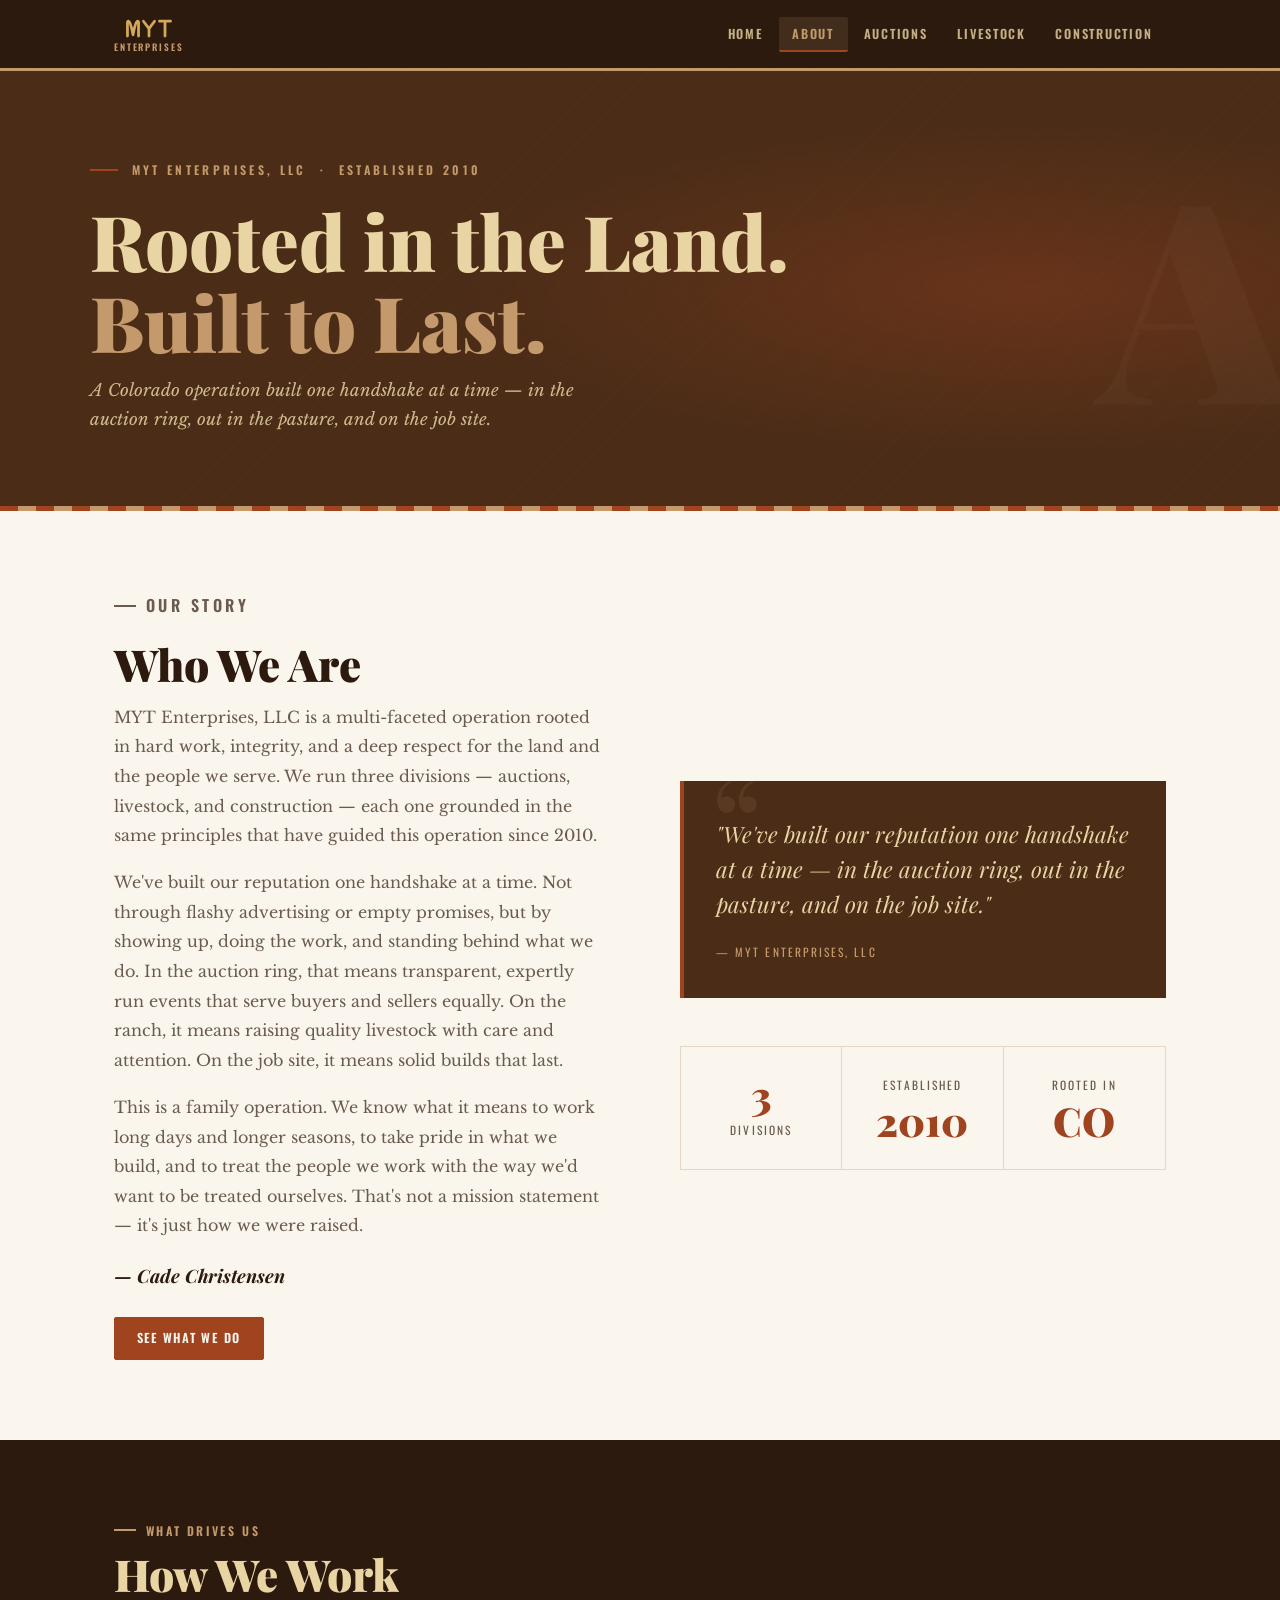
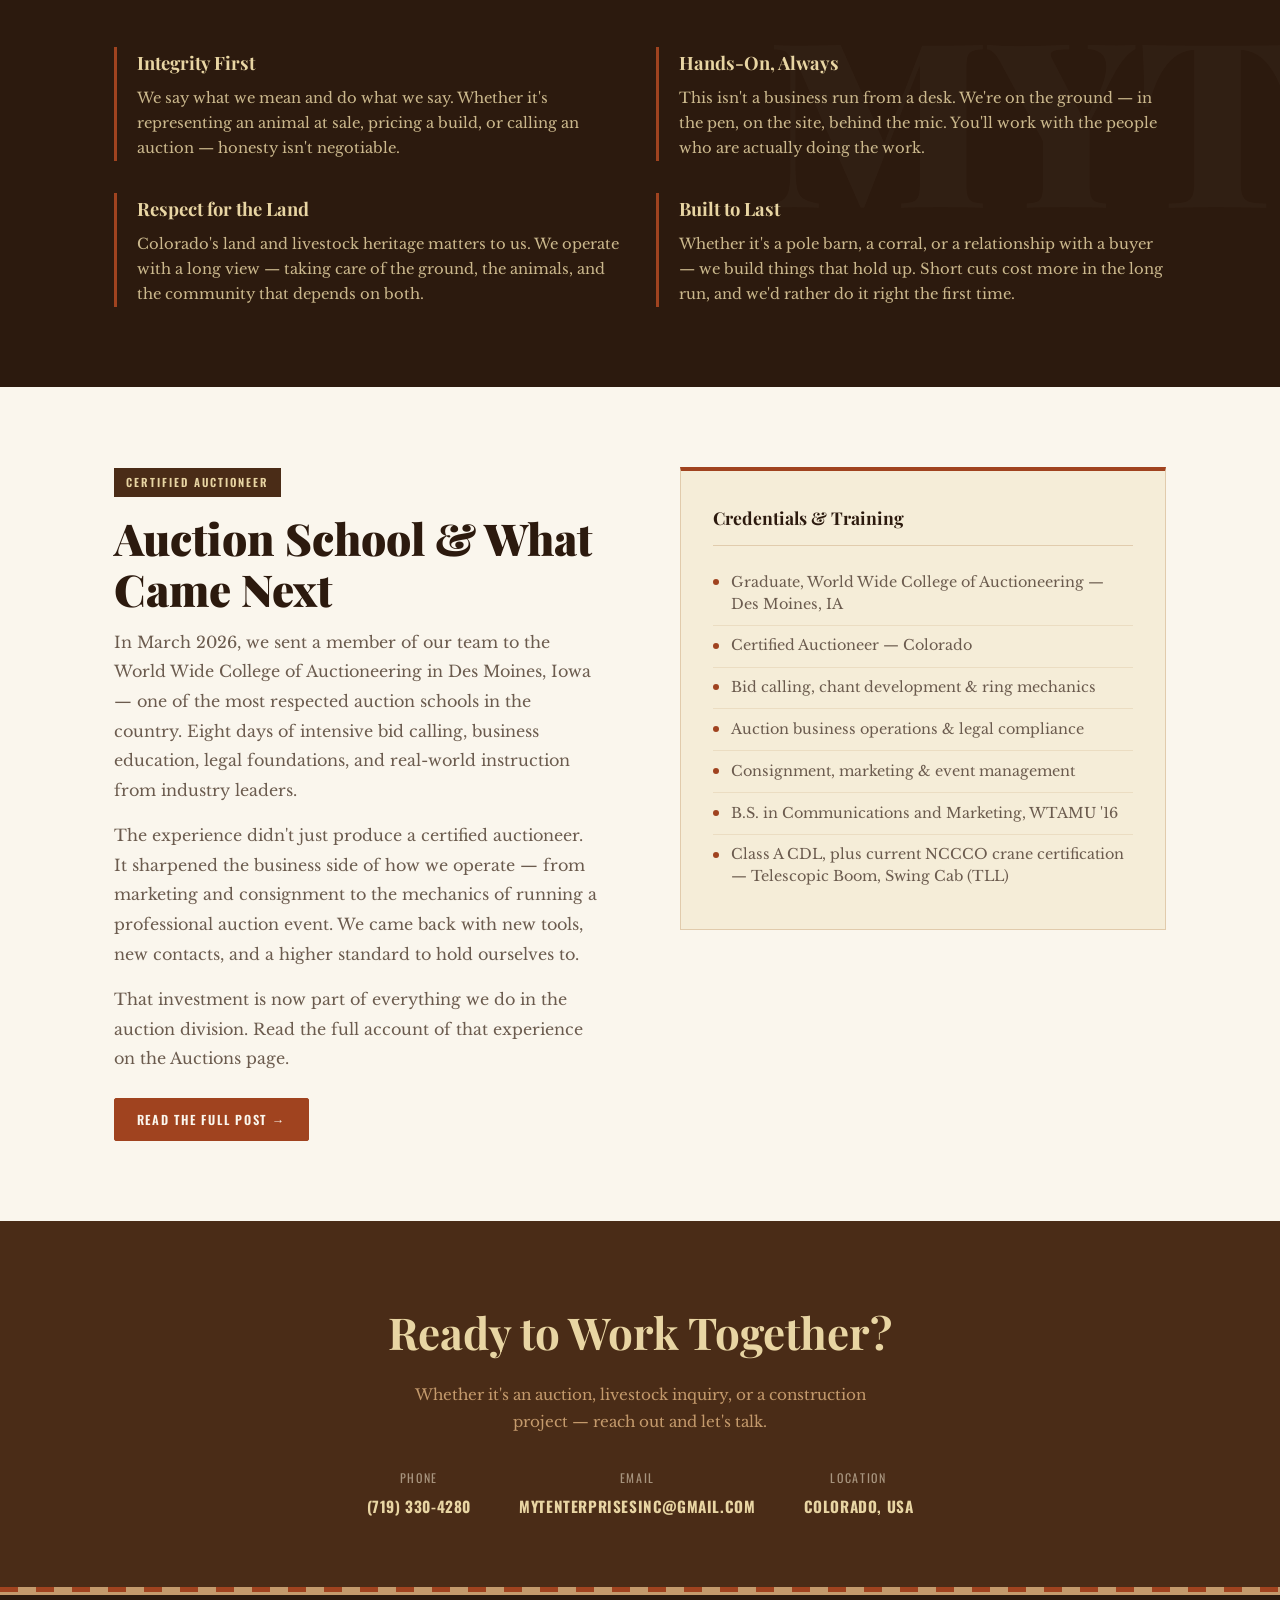
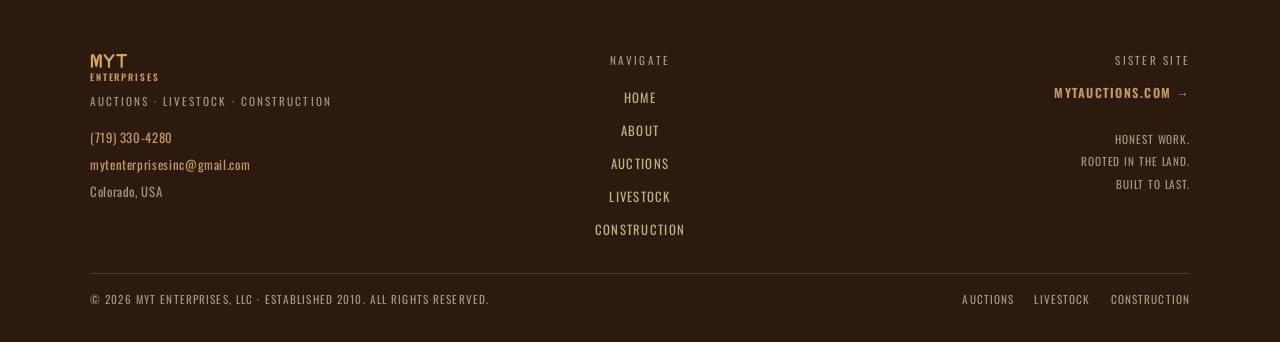
==== commit cd4ae85e: "Correct auction school and construction post dates to 2026 Co-Authored-By: Claude Opus 5.5 <noreply@" ====
--- a/about.html
+++ b/about.html
@@ -349,7 +349,7 @@
           <div class="auctioneer-text">
             <span class="auctioneer-badge">Certified Auctioneer</span>
             <h2 class="section-title" id="auctioneer-heading">Auction School &amp; What Came Next</h2>
-            <p>In March 2025, we sent a member of our team to the World Wide College of Auctioneering in Des Moines, Iowa — one of the most respected auction schools in the country. Eight days of intensive bid calling, business education, legal foundations, and real-world instruction from industry leaders.</p>
+            <p>In March 2026, we sent a member of our team to the World Wide College of Auctioneering in Des Moines, Iowa — one of the most respected auction schools in the country. Eight days of intensive bid calling, business education, legal foundations, and real-world instruction from industry leaders.</p>
             <p>The experience didn't just produce a certified auctioneer. It sharpened the business side of how we operate — from marketing and consignment to the mechanics of running a professional auction event. We came back with new tools, new contacts, and a higher standard to hold ourselves to.</p>
             <p>That investment is now part of everything we do in the auction division. Read the full account of that experience on the Auctions page.</p>
             <a href="auctions.html#auction-school-2025" class="btn">Read the Full Post →</a>
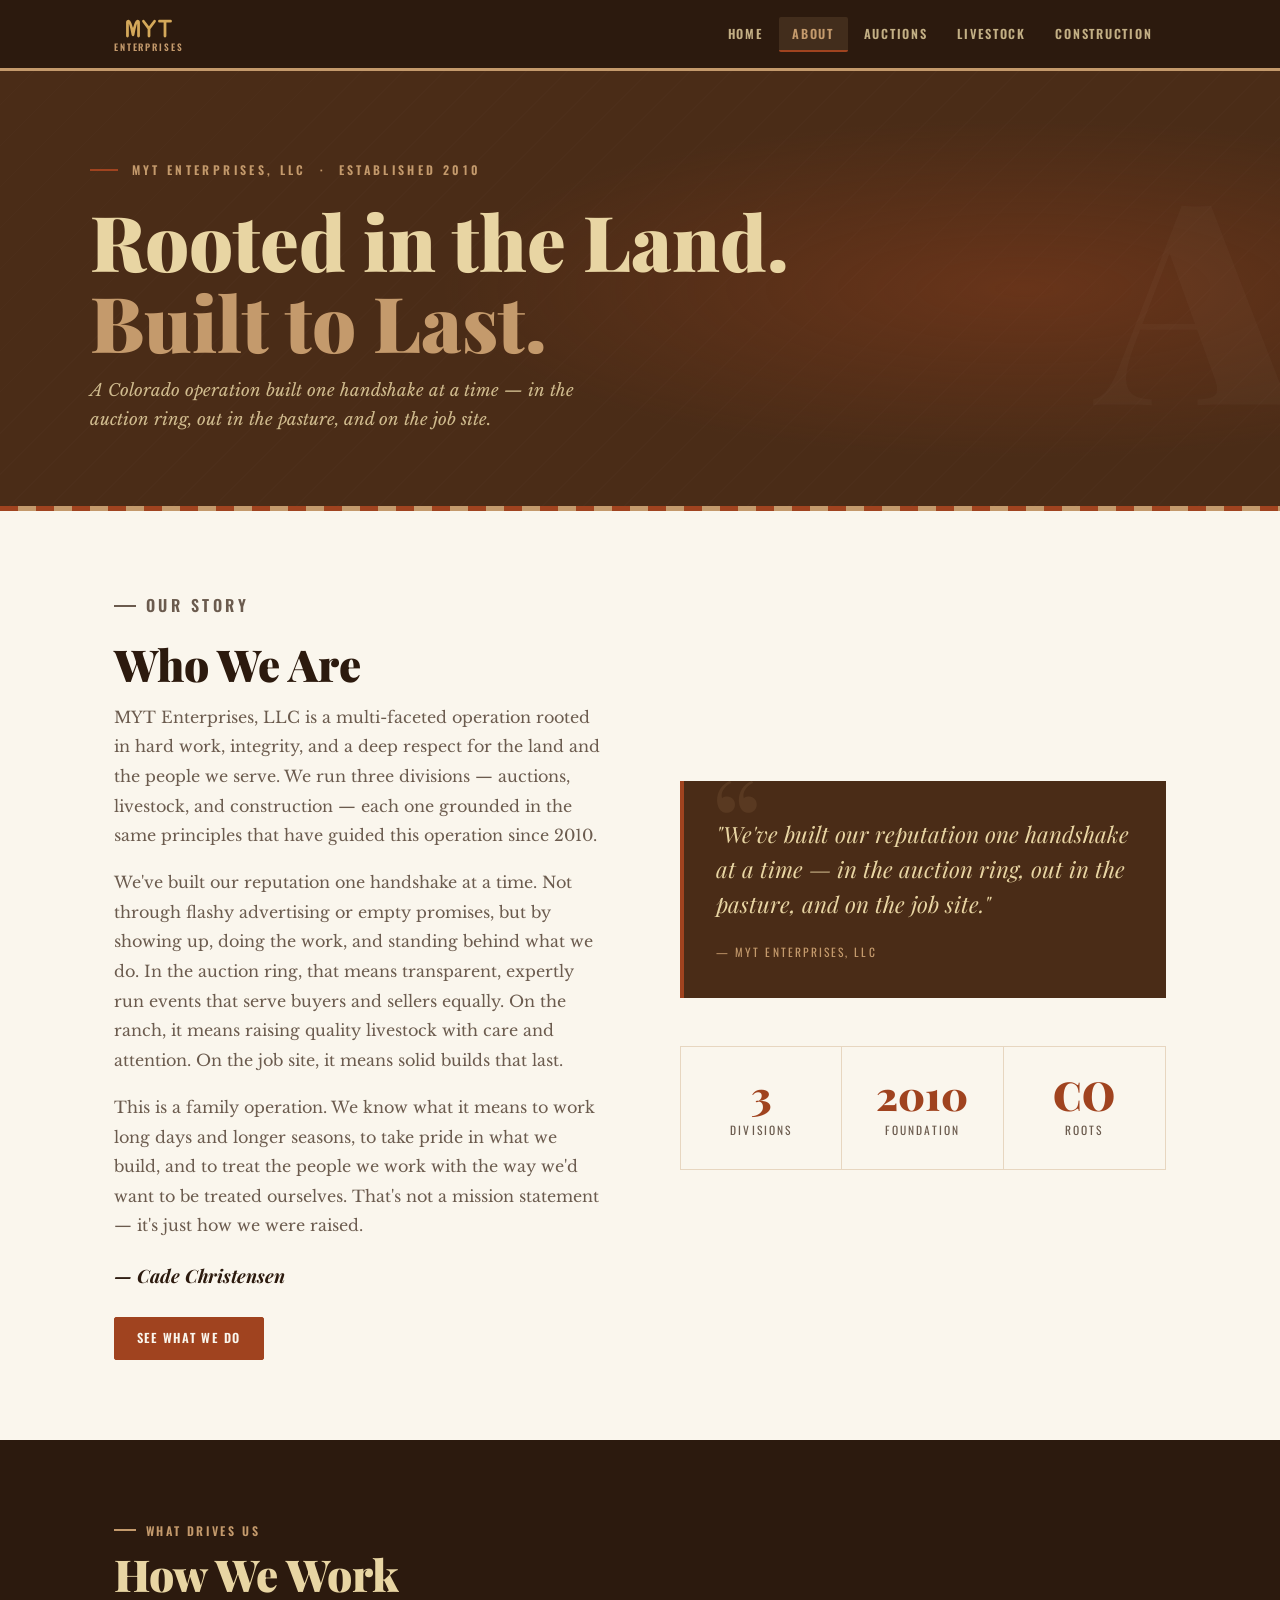
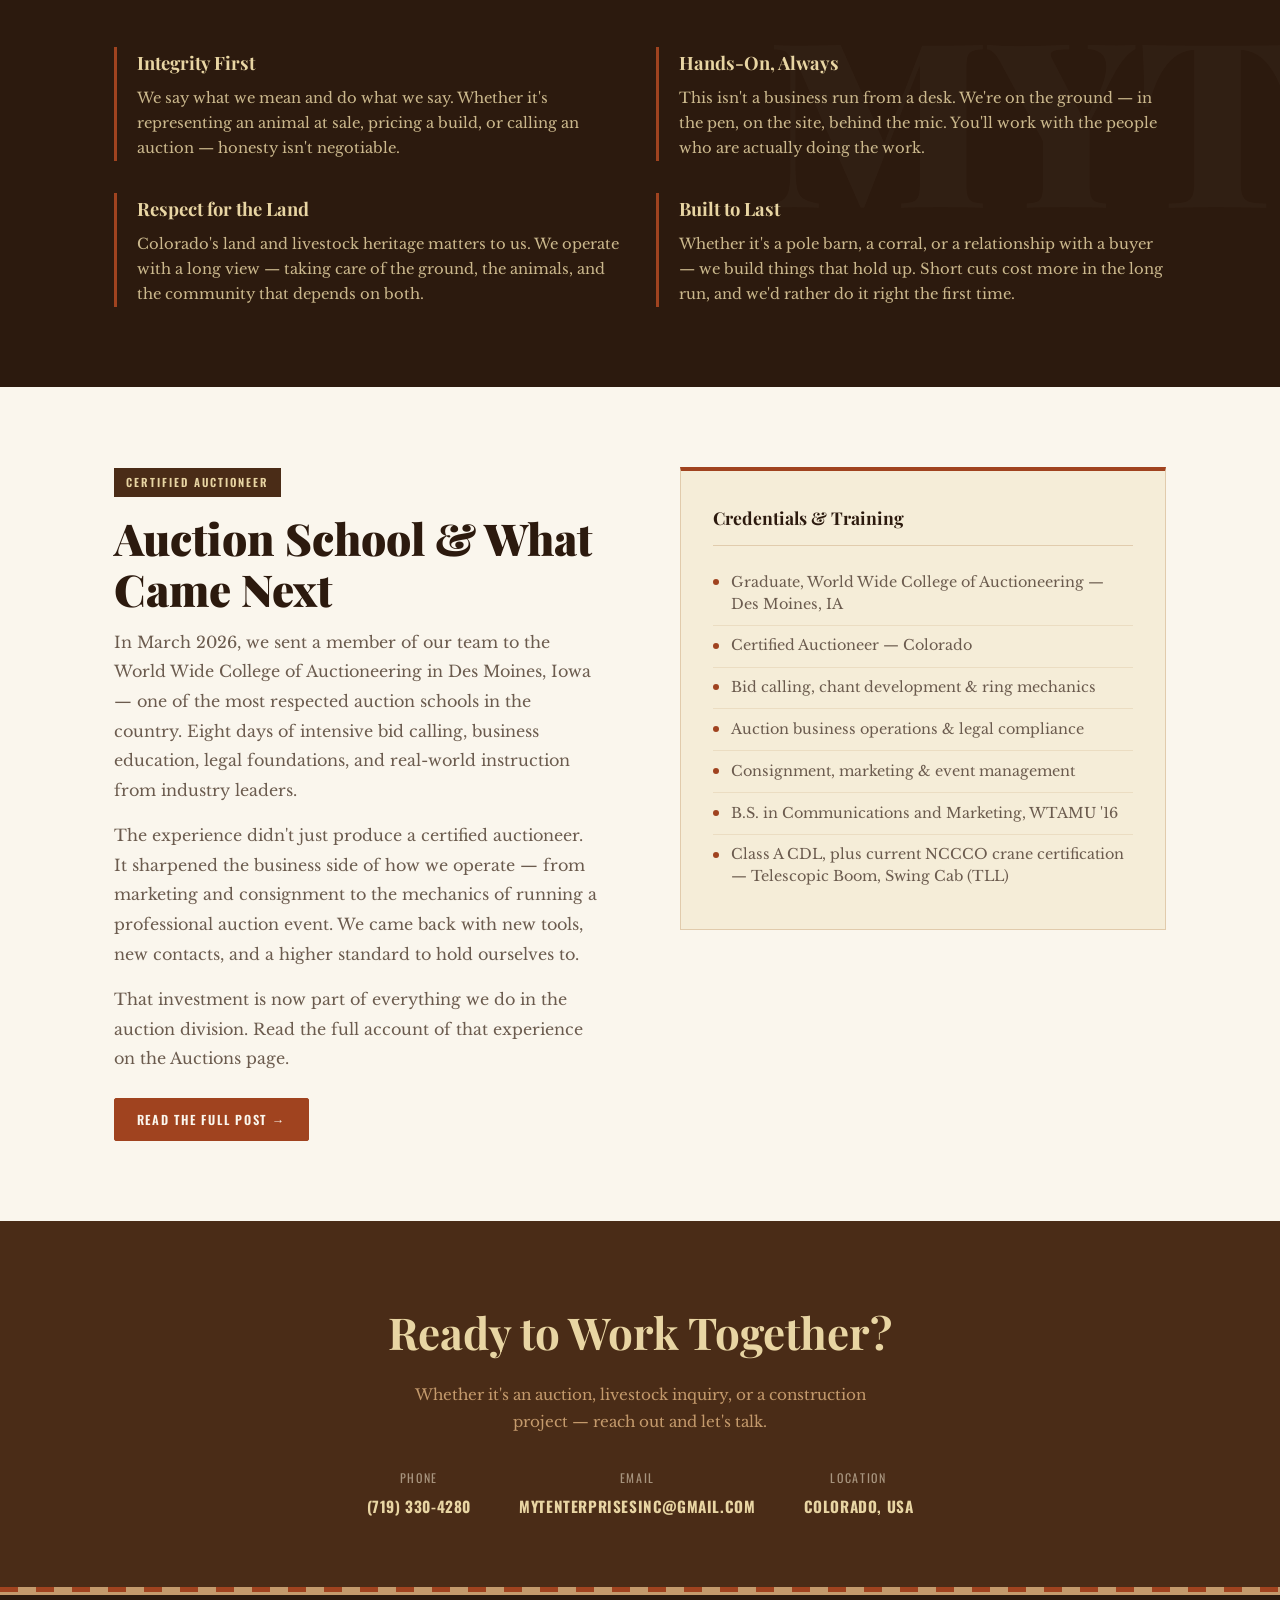
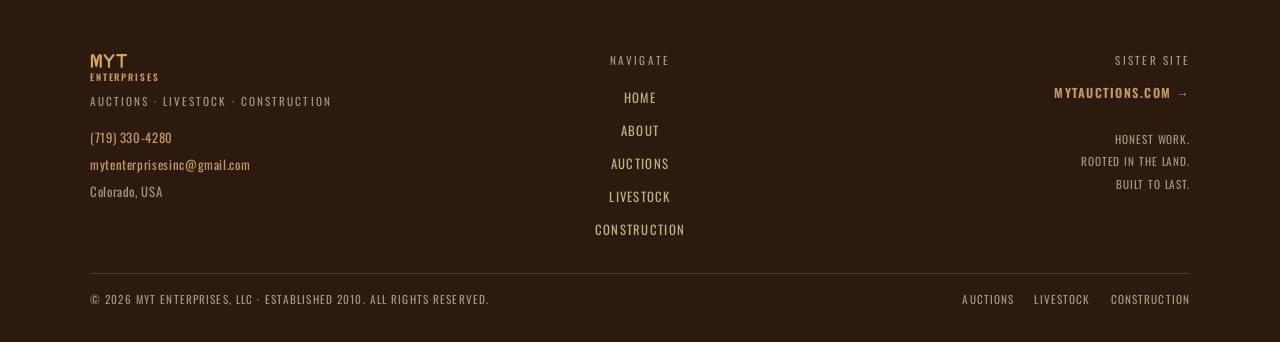
==== commit db726551: "Line up hero stats: 3 Divisions, 2010 Foundation, CO Roots Co-Authored-By: Claude Opus 5.5 <noreply@" ====
--- a/about.html
+++ b/about.html
@@ -153,7 +153,6 @@
       color: var(--iron);
       margin-top: 0.35rem;
     }
-    .stat-block--label-first .stat-block-label { margin: 0 0 0.35rem; }
     @media (max-width: 820px) { .story-grid { grid-template-columns: 1fr; gap: 3rem; } }
     @media (max-width: 500px) {
       .stats-band { grid-template-columns: 1fr; }
@@ -304,13 +303,13 @@
                 <div class="stat-block-num">3</div>
                 <div class="stat-block-label">Divisions</div>
               </div>
-              <div class="stat-block stat-block--label-first">
-                <div class="stat-block-label">Established</div>
+              <div class="stat-block">
                 <div class="stat-block-num">2010</div>
+                <div class="stat-block-label">Foundation</div>
               </div>
-              <div class="stat-block stat-block--label-first">
-                <div class="stat-block-label">Rooted in</div>
+              <div class="stat-block">
                 <div class="stat-block-num">CO</div>
+                <div class="stat-block-label">Roots</div>
               </div>
             </div>
           </div>
